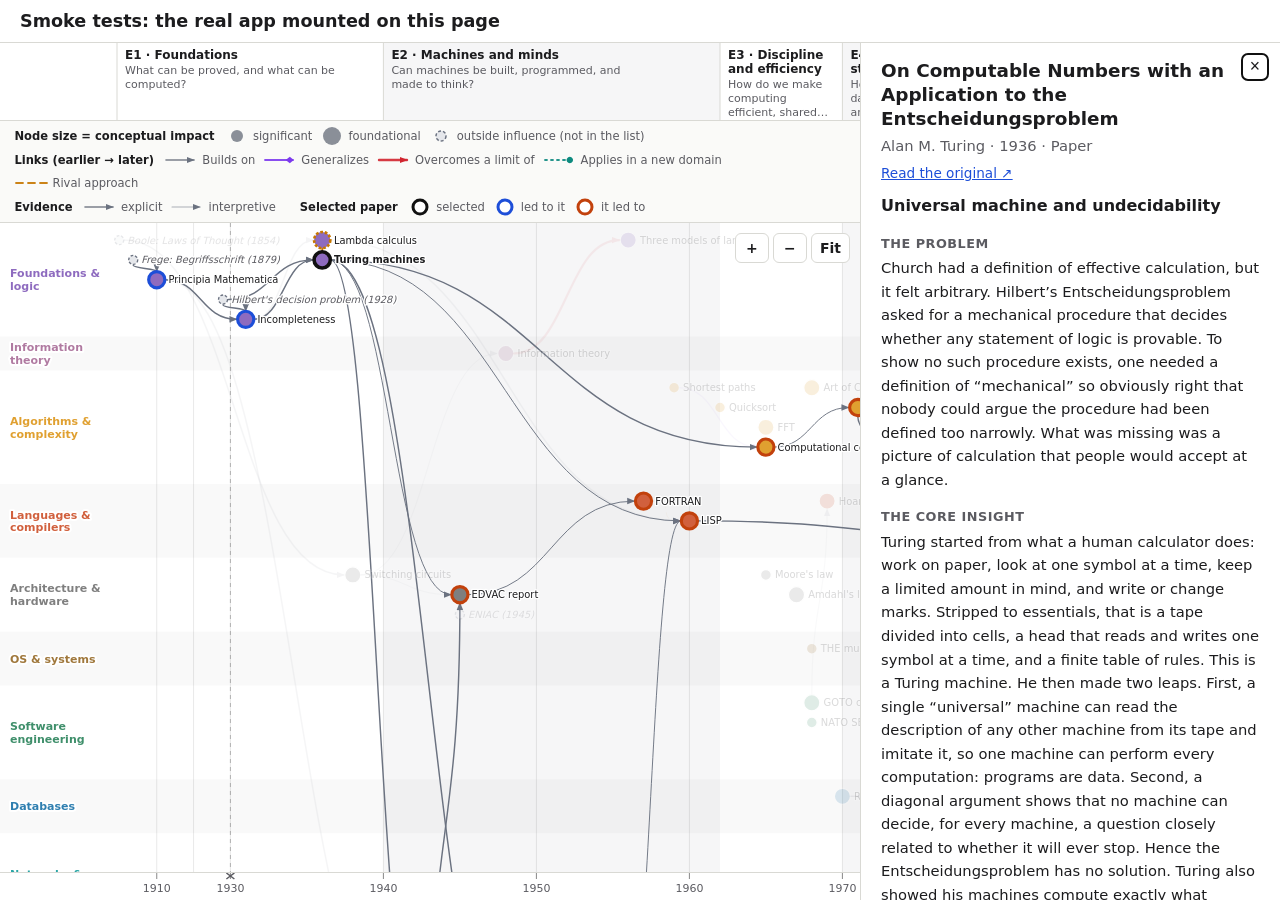
==== tests/smoke.html @ fb4350e0 "Add CS seminal papers explorer: milestones M0-M2, theme toggle Browser-only (HTML/CSS/JS/JSON/SVG, v" ====
<!doctype html>
<html lang="en">
<head>
  <meta charset="utf-8">
  <title>Smoke tests</title>
  <link rel="stylesheet" href="../css/styles.css">
  <!-- Results are written to #report (hidden) and to the title, so the page keeps the app's full-window layout. -->
</head>
<body>
  <header class="app-header"><h1>Smoke tests: the real app mounted on this page</h1></header>
  <div id="error" class="error" role="alert" hidden></div>
  <main class="app-main">
    <section id="canvas" class="canvas"></section>
    <aside id="panel" class="panel" hidden></aside>
  </main>
  <pre id="report" hidden></pre>

  <script src="../vendor/d3.min.js"></script>
  <script type="module">
import { start } from '../js/app.js';
import { createPanel } from '../js/panel.js';
import { buildIndex, ancestors, descendants, rivals } from '../js/traverse.js';

const canvasEl = document.getElementById('canvas');
const panelEl = document.getElementById('panel');
const errorEl = document.getElementById('error');
const d = document, w = window;

const results = [];
const sleep = (ms) => new Promise((r) => setTimeout(r, ms));
let app = null;

/** Fresh mount of the real app, as if the page had just loaded with this hash. */
async function mount(hash = '') {
  app?.destroy();
  panelEl.hidden = true; panelEl.textContent = '';
  history.replaceState(null, '', location.pathname + hash);
  app = await start({ canvasEl, panelEl, errorEl, animate: false }); // deterministic: headless browsers deliver animation frames erratically
  await sleep(800); // let any focus transition finish
  return app;
}
async function check(name, fn) {
  try { await fn(); results.push({ name, ok: true }); }
  catch (e) { results.push({ name, ok: false, msg: e.message }); }
}
const assert = (c, m) => { if (!c) throw new Error(m || 'assertion failed'); };
const ids = (cls) => [...d.querySelectorAll(`.node.${cls}`)].map((n) => n.dataset.id).sort();
const worldT = () => d.querySelector('.world').getAttribute('transform');
const scaleOf = () => Number(/scale\(([\d.eE+-]+)\)/.exec(worldT())[1]);
const transOf = () => /translate\(([\d.eE+-]+),\s*([\d.eE+-]+)\)/.exec(worldT()).slice(1).map(Number);
const click = (el) => el.dispatchEvent(new MouseEvent('click', { bubbles: true, cancelable: true, view: w }));
const node = (id) => d.querySelector(`.node[data-id="${id}"]`);
const btn = (t) => [...d.querySelectorAll('.zoom-controls button')].find((b) => b.textContent === t);
const wheel = (dy, n = 1) => { for (let i = 0; i < n; i++) d.querySelector('.main-svg').dispatchEvent(new WheelEvent('wheel', { deltaY: dy, clientX: 500, clientY: 400, bubbles: true, cancelable: true })); };
const esc = () => d.dispatchEvent(new KeyboardEvent('keydown', { key: 'Escape', bubbles: true }));

await mount();

/** Expected lineage for a node, computed from the loaded edges (so tests survive data changes). */
const expected = (id) => {
  const ix = buildIndex(app.data.edges);
  return {
    anc: [...ancestors(ix, id)].sort().join(), desc: [...descendants(ix, id)].sort().join(),
    rival: [...rivals(app.data.edges, id)].sort().join(),
  };
};

await check('initial: one node per paper and ghost, one path per edge, nothing selected, no error', async () => {
  assert(app, 'app failed to start');
  const want = app.data.papers.length + app.data.ghosts.length;
  assert(d.querySelectorAll('.node').length === want, `nodes=${d.querySelectorAll('.node').length} want ${want}`);
  assert(d.querySelectorAll('.node.ghost').length === app.data.ghosts.length && app.data.ghosts.length >= 5, 'ghost nodes');
  assert(d.querySelectorAll('.edge').length === app.data.edges.length, `edges=${d.querySelectorAll('.edge').length}`);
  assert(!d.querySelector('.main-svg').classList.contains('has-sel'));
  assert(panelEl.hidden && errorEl.hidden);
});

await check('initial: era bands in header, 12 lane labels, 4 legend groups', async () => {
  assert(d.querySelectorAll('.era-header .era-band').length >= 6, 'era bands');
  assert(d.querySelectorAll('.lane-label').length === 12, 'lane labels');
  assert(d.querySelectorAll('.legend-group').length === 4, 'legend groups');
});

await check('initial fit: whole world inside the view, scale sensible', async () => {
  const [tx, ty] = transOf();
  assert(tx >= 0 && ty >= 0 && scaleOf() > 0.3 && scaleOf() < 1.2, `${worldT()}`);
});

await check('click node: selects, highlights ancestry/descendants/rival, opens panel, writes hash', async () => {
  click(node('CS004'));
  await sleep(600);
  const ex = expected('CS004');
  assert(ids('sel').join() === 'CS004', 'sel ' + ids('sel'));
  assert(ids('anc').join() === ex.anc && ex.anc.includes('CS001') && ex.anc.includes('G002'), `anc ${ids('anc')} want ${ex.anc}`);
  assert(ids('desc').join() === ex.desc && ex.desc.includes('CS007') && ex.desc.includes('CS014'), `desc ${ids('desc')} want ${ex.desc}`);
  assert(ids('rival').join() === ex.rival && ex.rival === 'CS003', `rival ${ids('rival')} want ${ex.rival}`);
  assert(d.querySelector('.main-svg').classList.contains('has-sel'));
  assert(!panelEl.hidden && panelEl.querySelector('h2').textContent.includes('Computable Numbers'));
  assert(location.hash === '#CS004', 'hash ' + location.hash);
});

await check('related edges are marked "on"; unrelated are not', async () => {
  const on = d.querySelectorAll('.edge.on').length;
  assert(on >= 5 && on < app.data.edges.length, `on edges=${on} of ${app.data.edges.length}`);
});

await check('panel: source link is http(s), new tab, noopener', async () => {
  const a = panelEl.querySelector('a');
  assert(a && /^https?:\/\//.test(a.href) && a.rel.includes('noopener') && a.target === '_blank');
});

await check('selecting another node switches the highlight', async () => {
  click(node('CS075'));
  await sleep(500);
  const ex = expected('CS075');
  assert(ids('sel').join() === 'CS075' && ids('desc').join() === ex.desc && ex.desc.includes('CS077'), `desc ${ids('desc')} want ${ex.desc}`);
  assert(ids('anc').join() === ex.anc && location.hash === '#CS075');
});

await check('Escape clears selection, hides panel, clears hash', async () => {
  esc(); await sleep(300);
  assert(!d.querySelector('.main-svg').classList.contains('has-sel') && panelEl.hidden && location.hash === '', 'hash ' + location.hash);
});

await check('clicking blank canvas clears selection', async () => {
  click(node('CS001')); await sleep(300);
  assert(ids('sel').length === 1);
  click(d.querySelector('.main-svg rect.bg')); await sleep(200);
  assert(ids('sel').length === 0 && panelEl.hidden);
});

await check('panel close button clears selection', async () => {
  click(node('CS027')); await sleep(300);
  click(panelEl.querySelector('.panel-close')); await sleep(200);
  assert(ids('sel').length === 0 && panelEl.hidden);
});

await check('keyboard: Enter on a focused node selects it; nodes are focusable', async () => {
  const n = node('CS013');
  assert(n.getAttribute('tabindex') === '0' && n.getAttribute('role') === 'button');
  n.dispatchEvent(new KeyboardEvent('keydown', { key: 'Enter', bubbles: true }));
  await sleep(300);
  assert(ids('sel').join() === 'CS013');
  esc(); await sleep(200);
});

await check('wheel zoom in/out changes scale and respects limits', async () => {
  const k0 = scaleOf();
  wheel(-400); await sleep(150);
  const k1 = scaleOf();
  assert(k1 > k0, `zoom in ${k0} -> ${k1}`);
  wheel(600, 60); await sleep(150);
  const k2 = scaleOf();
  assert(k2 < k1 && k2 >= 0.1, `zoom-out clamp ${k2}`);
  wheel(-600, 100); await sleep(150);
  assert(scaleOf() <= 3.0001, `max clamp ${scaleOf()}`);
});

await check('zoomed far out hides labels (svg.zoomed-out)', async () => {
  wheel(600, 100); await sleep(150);
  assert(d.querySelector('.main-svg').classList.contains('zoomed-out') || scaleOf() >= 0.5, 'labels should hide below k=0.5');
});

await check('Fit button returns to the fitted view (animated)', async () => {
  wheel(-500, 5); await sleep(150);
  const kZoomed = scaleOf();
  click(btn('Fit')); await sleep(900);
  const [tx, ty] = transOf();
  assert(scaleOf() < kZoomed && tx === 0 && ty >= 0, `after fit ${worldT()} (was k=${kZoomed})`);
  assert(!d.querySelector('.main-svg').classList.contains('zoomed-out'), 'labels visible at fit');
});

await check('zoom + button increases scale; − decreases it', async () => {
  const k0 = scaleOf();
  click(btn('+')); await sleep(700);
  const k1 = scaleOf();
  assert(k1 > k0, `+ ${k0} -> ${k1}`);
  click(btn('−')); await sleep(700);
  assert(scaleOf() < k1, `− ${k1} -> ${scaleOf()}`);
});

await check('drag pans the view when zoomed in, never past the world edge', async () => {
  click(btn('Fit')); await sleep(900);
  wheel(-500, 6); await sleep(200);
  const svg = d.querySelector('.main-svg');
  const [x0] = transOf();
  const ev = (type, x, y, target) => target.dispatchEvent(new MouseEvent(type, { clientX: x, clientY: y, buttons: 1, bubbles: true, cancelable: true, view: w }));
  ev('mousedown', 400, 400, svg); ev('mousemove', 300, 400, w); ev('mousemove', 200, 400, w); ev('mouseup', 200, 400, w);
  await sleep(200);
  const [x1] = transOf();
  assert(x1 < x0, `pan ${x0} -> ${x1}`);
  ev('mousedown', 400, 400, svg); ev('mousemove', 9000, 400, w); ev('mouseup', 9000, 400, w);
  await sleep(200);
  assert(transOf()[0] <= 0, 'must not pan right past the world start');
});

/* ---------- the explanation panel (M2) ---------- */
await mount();
const SECTIONS = ['The problem', 'The core insight', 'An analogy', 'What it unlocked', 'What it left open'];
const h3s = () => [...panelEl.querySelectorAll('h3')].map((x) => x.textContent);
const select = async (id) => { click(node(id)); await sleep(250); };

await check('authored paper: all five sections, diagram with alt text, one-line summary, source link', async () => {
  await select('CS004');
  for (const s of SECTIONS) assert(h3s().includes(s), `missing section "${s}" in ${h3s()}`);
  const img = panelEl.querySelector('img.diagram');
  assert(img && img.alt.length > 20 && img.src.endsWith('diagrams/CS004.svg'), 'diagram + alt');
  assert(panelEl.querySelector('.one-line').textContent.length > 5);
  assert(panelEl.querySelector('.source a'));
  assert(!panelEl.querySelector('.placeholder-note'), 'authored paper must not show the placeholder note');
});

await check('link lists: drew-on / led-to / rival groups match the edges, each with reason and evidence badge', async () => {
  const E = app.data.edges;
  const nonRival = (e) => e.type !== 'rival';
  const want = {
    'What this paper drew on': E.filter((e) => e.to === 'CS004' && nonRival(e)).length,
    'What it led to': E.filter((e) => e.from === 'CS004' && nonRival(e)).length,
    'Rival approaches': E.filter((e) => e.type === 'rival' && (e.from === 'CS004' || e.to === 'CS004')).length,
  };
  for (const [title, n] of Object.entries(want)) {
    const sec = [...panelEl.querySelectorAll('section.links')].find((s) => s.querySelector('h3').textContent === title);
    assert(sec, `no "${title}" group`);
    assert(sec.querySelectorAll('li.link-item').length === n, `${title}: ${sec.querySelectorAll('li.link-item').length} items, want ${n}`);
  }
  for (const li of panelEl.querySelectorAll('li.link-item')) {
    assert(li.querySelector('.link-why').textContent.length > 20, 'reason text');
    assert(/^(explicit|interpretive)$/.test(li.querySelector('.badge').textContent), 'evidence badge');
  }
});

await check('ghost entries in the link list are described but not clickable', async () => {
  const ghostItem = panelEl.querySelector('li.link-item.ghost');
  assert(ghostItem, 'CS004 should list the Hilbert ghost');
  assert(!ghostItem.querySelector('button') && ghostItem.querySelector('.link-blurb').textContent.length > 20);
  assert(ghostItem.textContent.includes('outside the list'));
});

await check('clicking a linked paper selects it, opens its panel and updates the hash', async () => {
  const before = location.hash;
  click(panelEl.querySelector('button[data-goto="CS002"]'));
  await sleep(300);
  assert(ids('sel').join() === 'CS002', 'sel ' + ids('sel'));
  assert(panelEl.querySelector('h2').textContent.includes('Undecidable') && location.hash === '#CS002' && before === '#CS004');
});

await check('a paper with no explanation yet shows the provisional note and no diagram', async () => {
  await select('CS027');
  assert(panelEl.querySelector('.placeholder-note') && !panelEl.querySelector('img.diagram'));
  assert(h3s().includes('Central idea'));
});

await check('every authored paper renders all sections, a diagram, and at least one link', async () => {
  for (const id of Object.keys(app.data.explanations)) {
    await select(id);
    assert(panelEl.querySelector('h2').textContent.length > 3, `${id}: title`);
    for (const s of SECTIONS) assert(h3s().includes(s), `${id}: missing "${s}"`);
    assert(panelEl.querySelector('img.diagram'), `${id}: diagram`);
    assert(panelEl.querySelectorAll('li.link-item').length >= 1, `${id}: links`);
  }
});

await check('no panel, for any of the 79 papers, contains stray text such as "null" or "undefined"', async () => {
  // Regression: empty optional parts (e.g. no rival links) used to print the literal text "null".
  const bad = [];
  for (const p of app.data.papers) {
    click(node(p.id));
    await sleep(15);
    const loose = [...panelEl.childNodes].filter((n) => n.nodeType !== 1);
    if (loose.length) bad.push(`${p.id}: loose text node ${JSON.stringify(loose[0].textContent)}`);
    const m = panelEl.textContent.match(/\b(null|undefined|NaN)\b/);
    if (m) bad.push(`${p.id}: contains "${m[0]}"`);
  }
  assert(bad.length === 0, `${bad.length} problem(s): ${bad.slice(0, 4).join(' | ')}`);
});

await check('every authored diagram actually loads in the browser (no broken images)', async () => {
  for (const id of Object.keys(app.data.explanations)) {
    await select(id);
    const img = panelEl.querySelector('img.diagram');
    await new Promise((r) => { if (img.complete) r(); else { img.onload = r; img.onerror = r; } });
    assert(img.complete && img.naturalWidth > 0, `${id}: ${img.src} did not load`);
  }
});

await check('ghost nodes: not selectable, no focus stop, tooltip explains them', async () => {
  esc(); await sleep(200);
  const g = node('G001');
  click(g); await sleep(200);
  assert(ids('sel').length === 0 && panelEl.hidden, 'ghost must not be selectable');
  assert(!g.hasAttribute('tabindex') && !g.hasAttribute('role'), 'ghost is not a focus stop or button');
  assert(g.querySelector('title').textContent.includes('Boole') && g.querySelector('title').textContent.includes('outside the list'));
});

await check('ghost ancestors light up when a paper is selected', async () => {
  await select('CS004');
  assert(node('G002').classList.contains('anc') && node('G003').classList.contains('anc'), 'G002/G003 should be ancestors');
  assert(!node('G004').classList.contains('anc') && node('G004').classList.contains('ghost'));
  esc(); await sleep(200);
});

await check('panel safety: hostile text is not interpreted as HTML; non-http source links are not rendered', async () => {
  const host = d.createElement('aside'); d.body.appendChild(host);
  const p = createPanel(host, {});
  const evil = '<img src=x onerror="window.__pwned=1"><script>window.__pwned=2<\/script>';
  p.show({
    paper: { id: 'X', title: evil, authors: evil, year: 1, work_type: evil, primary_field: evil, conceptual_impact_1_3: 1,
      practice_impact_1_3: 1, inclusion_tier: 't', source_url: 'javascript:window.__pwned=3', tags: [evil], curatorial_note: evil },
    explanation: { problem: evil, insight: evil, analogy: evil, unlocked: evil, left_open: evil, diagram: '', diagram_alt: evil },
    groups: { drewOn: [{ edge: { type: 'builds_on', evidence: 'explicit', why: evil }, other: { id: 'Y', title: evil, year: 2, ghost: false } }], ledTo: [], rivals: [] },
  });
  await sleep(300);
  assert(!host.querySelector('img') && !host.querySelector('script'), 'markup must stay text');
  assert(!host.querySelector('a'), 'javascript: link must not be rendered');
  assert(!w.__pwned, 'injected code ran: ' + w.__pwned);
  assert(host.textContent.includes('<img src=x'), 'text should be shown literally');
  host.remove();
});

await check('a missing diagram falls back to a message instead of a broken image', async () => {
  const host = d.createElement('aside'); d.body.appendChild(host);
  const p = createPanel(host, {});
  p.show({ paper: { id: 'X', title: 't', authors: 'a', year: 1, work_type: 'w', primary_field: 'f', conceptual_impact_1_3: 1, practice_impact_1_3: 1, inclusion_tier: 't' },
    explanation: { problem: 'p', insight: 'i', analogy: 'a', unlocked: 'u', left_open: 'l', diagram: 'diagrams/does-not-exist.svg', diagram_alt: 'x' },
    groups: { drewOn: [], ledTo: [], rivals: [] } });
  await sleep(600);
  assert(host.querySelector('.diagram-missing') && !host.querySelector('img.diagram'), 'fallback not shown');
  host.remove();
});

await mount('#CS048');
await check('deep link #CS048 selects Backpropagation, opens panel, shows lineage', async () => {
  assert(ids('sel').join() === 'CS048', 'sel ' + ids('sel'));
  assert(panelEl.querySelector('h2').textContent.includes('Back-Propagating'));
  const ex = expected('CS048');
  assert(ids('anc').join() === ex.anc && ids('desc').join() === ex.desc && ex.desc.includes('CS068'), `anc=${ids('anc')} desc=${ids('desc')}`);
});

await mount('#CS079');
await check('far-right deep link #CS079: node is brought fully into the narrowed stage', async () => {
  const n = node('CS079').getBoundingClientRect();
  const s = d.querySelector('.stage').getBoundingClientRect();
  assert(n.left >= s.left && n.right <= s.right && n.top >= s.top && n.bottom <= s.bottom,
    `node ${Math.round(n.left)}-${Math.round(n.right)} x ${Math.round(n.top)}-${Math.round(n.bottom)} vs stage ${Math.round(s.left)}-${Math.round(s.right)} x ${Math.round(s.top)}-${Math.round(s.bottom)}`);
});

await check('closing the panel widens the stage and keeps the view inside the world', async () => {
  click(panelEl.querySelector('.panel-close')); await sleep(600);
  const [tx, ty] = transOf();
  const k = scaleOf();
  const s = d.querySelector('.stage').getBoundingClientRect();
  assert(tx <= 0 || k * 1 > 0, 'sane');
  const worldW = d.querySelector('.world .bg').getBBox().width * k;
  assert(tx + worldW >= s.width - 1 || worldW <= s.width, `blank space on right: tx=${tx} worldW=${worldW} stage=${s.width}`);
});

await mount('#nope');
await check('invalid deep link is ignored: nothing selected, no error', async () => {
  assert(ids('sel').length === 0 && panelEl.hidden && errorEl.hidden);
});

await mount('#%E0%A4%A');
await check('malformed percent-encoding in the hash does not crash', async () => {
  assert(app && ids('sel').length === 0 && errorEl.hidden);
});

/* ---------- data error handling (uses the real loader against a missing/garbled file) ---------- */
await check('destroy() removes listeners: Escape no longer reaches a destroyed app', async () => {
  const a = await mount('#CS004');
  assert(ids('sel').length === 1);
  a.destroy();
  const before = ids('sel').join();
  esc(); await sleep(200);
  assert(ids('sel').join() === before, 'destroyed graph still reacted to Escape');
});

/* ---------- the real index.html: theme toggle (loaded in an iframe; no animations involved) ---------- */
{
  const loadIndex = async () => {
    const f = d.createElement('iframe');
    f.style.cssText = 'position:fixed;left:-3000px;top:0;width:1300px;height:800px';
    d.body.appendChild(f);
    await new Promise((r) => { f.onload = r; f.src = '../index.html'; });
    await sleep(700);
    return f;
  };
  const saved = (() => { try { return localStorage.getItem('cs-theme'); } catch { return null; } })();
  const reset = () => { try { saved === null ? localStorage.removeItem('cs-theme') : localStorage.setItem('cs-theme', saved); } catch { /* ignore */ } };
  const surfaceOf = (f) => getComputedStyle(f.contentDocument.querySelector('.canvas')).backgroundColor;
  const strokeOf = (f, sel) => getComputedStyle(f.contentDocument.querySelector(sel)).stroke;

  await check('index.html: theme toggle exists, flips light/dark, and the dark palette is really applied', async () => {
    localStorage.removeItem('cs-theme');
    const f = await loadIndex();
    try {
      const doc = f.contentDocument, btn = doc.getElementById('theme-toggle');
      assert(btn && btn.getAttribute('aria-label')?.startsWith('Switch to '), 'toggle button');
      const start = doc.documentElement.dataset.theme;
      assert(start === 'light' || start === 'dark', 'a theme is set on load: ' + start);
      if (start === 'dark') btn.click(); // normalise to light
      await sleep(100);
      assert(doc.documentElement.dataset.theme === 'light' && surfaceOf(f) === 'rgb(255, 255, 255)', 'light surface ' + surfaceOf(f));
      const lightBuilds = strokeOf(f, '.edge-builds_on');
      btn.click(); await sleep(100);
      assert(doc.documentElement.dataset.theme === 'dark', 'now dark');
      assert(surfaceOf(f) === 'rgb(30, 32, 36)', 'dark surface ' + surfaceOf(f));
      assert(getComputedStyle(doc.body).backgroundColor === 'rgb(22, 23, 26)', 'dark page background');
      assert(strokeOf(f, '.edge-builds_on') !== lightBuilds, 'edge colours change with the theme');
      assert(strokeOf(f, '.sw-builds_on') === strokeOf(f, '.edge-builds_on'), 'legend swatch matches the graph edge colour');
      assert(localStorage.getItem('cs-theme') === 'dark', 'choice saved');
      assert(doc.getElementById('error').hidden, 'no error banner');
    } finally { f.remove(); }
  });

  await check('index.html: the saved theme is applied on reload, before the app finishes loading', async () => {
    localStorage.setItem('cs-theme', 'dark');
    const f = await loadIndex();
    try {
      assert(f.contentDocument.documentElement.dataset.theme === 'dark', 'dark restored');
      assert(f.contentDocument.getElementById('theme-toggle').getAttribute('aria-label') === 'Switch to light theme');
      f.contentDocument.getElementById('theme-toggle').click();
      await sleep(100);
      assert(localStorage.getItem('cs-theme') === 'light' && f.contentDocument.documentElement.dataset.theme === 'light');
    } finally { f.remove(); }
  });

  await check('index.html: a junk saved value is ignored, not applied', async () => {
    localStorage.setItem('cs-theme', '"><script>alert(1)<\/script>'); // escaped so it does not end this HTML script block
    const f = await loadIndex();
    try {
      const t = f.contentDocument.documentElement.dataset.theme;
      assert(t === 'light' || t === 'dark', 'fell back to a valid theme: ' + t);
    } finally { f.remove(); }
  });
  reset();
}

const failed = results.filter((r) => !r.ok);
const esc2 = (s) => String(s).replace(/</g, '&lt;');
const report = d.getElementById('report');
report.innerHTML =
  `<b id="summary">${results.length - failed.length}/${results.length} passed${failed.length ? ' - ' + failed.length + ' FAILED' : ''}</b>\n` +
  results.map((r) => `<li class="${r.ok ? 'pass' : 'fail'}">${r.ok ? 'PASS' : 'FAIL'}: ${esc2(r.name)}${r.ok ? '' : ' - ' + esc2(r.msg)}</li>`).join('\n');
d.title = failed.length ? 'FAILED' : 'ALL PASSED';
  </script>
</body>
</html>
---- css/styles.css ----
/*
 * Theme tokens. Light is the default; the dark set applies when <html data-theme="dark">.
 * js/theme.js (and a tiny inline script in index.html, to avoid a flash) sets data-theme from
 * the saved choice, else the operating system's preference. Provisional palette: to be
 * confirmed at the M1 review.
 */
:root {
  color-scheme: light;
  --bg: #fafaf8;
  --surface: #ffffff;
  --text: #1c1c1e;
  --text-soft: #34343a;
  --muted: #5b5b61;
  --border: #d9d9d4;
  --hover: #f0f0ec;
  --hover-link: #f2f4fb;
  --band-a: rgba(60, 60, 80, 0.045);
  --band-b: rgba(60, 60, 80, 0);
  --stripe-a: rgba(0, 0, 0, 0.025);
  --grid: rgba(0, 0, 0, 0.09);
  --grid-break: rgba(0, 0, 0, 0.25);
  --tick: #888;
  --danger-bg: #fdecea;
  --danger-text: #8a1c14;

  /* selection highlight */
  --sel: #111111;
  --anc: #1d4ed8;
  --desc: #c2410c;
  --rival: #c77700;
  --node-stroke: #ffffff;

  /* ghost (outside-influence) nodes */
  --ghost-fill: #e5e7eb;
  --ghost-stroke: #6b7280;

  /* evidence badges */
  --ok-bg: #eaf4ec;      --ok-border: #9cc5a4;   --ok-text: #1d5a2b;
  --warn-bg: #fbf3e2;    --warn-border: #dcc189; --warn-text: #7a5410;

  /* link (edge) colours; the legend and the graph both use these */
  --e-builds: #6b7280;
  --e-generalizes: #7c3aed;
  --e-overcomes: #d1242f;
  --e-new-domain: #0d8a7f;
  --e-rival: #c77700;

  --panel-width: 420px;
  --font: system-ui, -apple-system, "Segoe UI", Roboto, sans-serif;
}

:root[data-theme="dark"] {
  color-scheme: dark;
  --bg: #16171a;
  --surface: #1e2024;
  --text: #e8e8ea;
  --text-soft: #c9c9cf;
  --muted: #a3a3ac;
  --border: #3a3c43;
  --hover: #2a2d34;
  --hover-link: #262b3a;
  --band-a: rgba(255, 255, 255, 0.05);
  --band-b: rgba(255, 255, 255, 0);
  --stripe-a: rgba(255, 255, 255, 0.03);
  --grid: rgba(255, 255, 255, 0.10);
  --grid-break: rgba(255, 255, 255, 0.30);
  --tick: #8b8b94;
  --danger-bg: #3a1d1b;
  --danger-text: #ffb4ab;

  --sel: #f5f5f5;
  --anc: #7aa2ff;
  --desc: #ff9a63;
  --rival: #f0b034;
  --node-stroke: #1e2024;

  --ghost-fill: #3a3d44;
  --ghost-stroke: #9ca3af;

  --ok-bg: #1d3324;      --ok-border: #3f7a52;   --ok-text: #8fd6a3;
  --warn-bg: #3a2f17;    --warn-border: #8a6d2b; --warn-text: #e6c36e;

  --e-builds: #9aa3b2;
  --e-generalizes: #a78bfa;
  --e-overcomes: #ff6b6b;
  --e-new-domain: #2dd4bf;
  --e-rival: #f0b034;
}

* { box-sizing: border-box; }
html, body { height: 100%; }

body {
  margin: 0;
  background: var(--bg);
  color: var(--text);
  font-family: var(--font);
  font-size: 1rem;
  line-height: 1.5;
  display: flex;
  flex-direction: column;
}

.app-header {
  display: flex; align-items: center; justify-content: space-between; gap: 1rem;
  padding: 0.5rem 1.25rem;
  border-bottom: 1px solid var(--border);
  background: var(--surface);
}
.app-header h1 { margin: 0; font-size: 1.1rem; }
.howto { margin: 0; color: var(--muted); font-size: 0.8rem; }

/* ---------- theme toggle ---------- */
.theme-toggle {
  flex: none;
  display: inline-flex; align-items: center; gap: 0.4rem;
  height: 32px; padding: 0 0.7rem;
  font: 600 0.8rem var(--font);
  color: var(--text); background: var(--surface);
  border: 1px solid var(--border); border-radius: 999px; cursor: pointer;
}
.theme-toggle:hover { background: var(--hover); }
.theme-toggle:focus-visible { outline: 2px solid var(--anc); outline-offset: 2px; }
.theme-toggle .theme-icon { font-size: 1rem; line-height: 1; }

.error {
  margin: 0;
  padding: 0.75rem 1.25rem;
  background: var(--danger-bg);
  color: var(--danger-text);
  border-bottom: 1px solid var(--danger-text);
  font-weight: 600;
}
.error[hidden] { display: none; }

.app-main { flex: 1; min-height: 0; display: flex; }

/* ---------- canvas column ---------- */
.canvas {
  flex: 1;
  min-width: 0;
  display: flex;
  flex-direction: column;
  background: var(--surface);
}
.era-header { flex: none; display: block; width: 100%; border-bottom: 1px solid var(--border); }
.stage { flex: 1; min-height: 0; position: relative; overflow: hidden; }
.main-svg { display: block; position: absolute; inset: 0; cursor: grab; user-select: none; }
.main-svg:active { cursor: grabbing; }
.axis { flex: none; display: block; width: 100%; border-top: 1px solid var(--border); }

.era-band.odd { fill: var(--band-a); }
.era-band.even { fill: var(--band-b); }
.lane-stripe.odd { fill: var(--stripe-a); }
.lane-stripe.even { fill: transparent; }
.gridline { stroke: var(--grid); stroke-width: 1; vector-effect: non-scaling-stroke; }
.gridline.break { stroke-dasharray: 4 4; stroke: var(--grid-break); }

.era-title { font: 600 12px var(--font); fill: var(--text); }
.era-q { font: 11px var(--font); fill: var(--muted); }
.era-divider { stroke: var(--border); }
.tick { stroke: var(--tick); }
.tick-label { font: 11px var(--font); fill: var(--muted); }
.axis-break { stroke: var(--muted); fill: none; stroke-width: 1.5; }

.lane-label {
  font: 600 11px var(--font);
  paint-order: stroke;
  stroke: var(--surface);
  stroke-width: 4px;
  stroke-linejoin: round;
  pointer-events: none;
}
/* Lane colours are tuned for a light background; lift them a little on dark. */
:root[data-theme="dark"] .lane-label { filter: brightness(1.55) saturate(0.95); }

/* ---------- nodes and edges ---------- */
.node { cursor: pointer; outline: none; }
.node circle { stroke: var(--node-stroke); stroke-width: 1.5; transition: opacity 0.15s; }
.node .label {
  font: 11px var(--font);
  fill: var(--text);
  paint-order: stroke;
  stroke: var(--surface);
  stroke-width: 3px;
  stroke-linejoin: round;
  pointer-events: none;
}
.node:hover circle { stroke: var(--sel); }
.node:focus-visible circle { stroke: var(--sel); stroke-width: 3; stroke-dasharray: 3 2; }
.main-svg.zoomed-out .node .label { display: none; }

.node.sel circle { stroke: var(--sel); stroke-width: 4; }
.node.anc circle { stroke: var(--anc); stroke-width: 3.5; }
.node.desc circle { stroke: var(--desc); stroke-width: 3.5; }
.node.rival circle { stroke: var(--rival); stroke-width: 3; stroke-dasharray: 3 2; }
.node.sel .label { font-weight: 700; }

.edge { transition: opacity 0.15s; pointer-events: none; }
.has-sel .node:not(.on) { opacity: 0.16; }
.has-sel .edge:not(.on) { opacity: 0.07; }
.has-sel .edge.on { stroke-opacity: 1; }

/* Edge and arrowhead colours come from the theme (these override the SVG attributes in graph.js/legend.js). */
.edge-builds_on, .sw-builds_on { stroke: var(--e-builds); }
.edge-generalizes, .sw-generalizes { stroke: var(--e-generalizes); }
.edge-overcomes_limit, .sw-overcomes_limit { stroke: var(--e-overcomes); }
.edge-new_domain, .sw-new_domain { stroke: var(--e-new-domain); }
.edge-rival, .sw-rival { stroke: var(--e-rival); }
.mk-builds_on { fill: var(--e-builds); }
.mk-generalizes { fill: var(--e-generalizes); }
.mk-overcomes_limit { fill: var(--e-overcomes); }
.mk-new_domain { fill: var(--e-new-domain); }
.mk-rival { fill: var(--e-rival); }

/* ---------- zoom controls ---------- */
.zoom-controls { position: absolute; right: 10px; top: 10px; display: flex; gap: 4px; }
.zoom-controls button {
  min-width: 34px; height: 30px; padding: 0 8px;
  font: 600 14px var(--font);
  background: var(--surface); color: var(--text);
  border: 1px solid var(--border); border-radius: 6px; cursor: pointer;
}
.zoom-controls button:hover { background: var(--hover); }

/* ---------- legend strip ---------- */
.legend-slot {
  flex: none;
  display: flex; flex-wrap: wrap; gap: 0.25rem 1.5rem;
  padding: 0.3rem 0.9rem;
  border-bottom: 1px solid var(--border);
  font-size: 0.72rem; color: var(--muted);
  background: var(--bg);
}
.legend-group { display: flex; align-items: center; gap: 0.2rem 0.5rem; flex-wrap: wrap; }
.legend-group strong { color: var(--text); font-weight: 600; margin-right: 0.15rem; }
.legend-item { display: inline-flex; align-items: center; gap: 2px; white-space: nowrap; }
.sw-ring-selected { stroke: var(--sel); }
.sw-ring-ancestor { stroke: var(--anc); }
.sw-ring-descendant { stroke: var(--desc); }
.sw-ghost { fill: var(--ghost-fill); stroke: var(--ghost-stroke); }
.sw-ring-selected, .sw-ring-ancestor, .sw-ring-descendant { fill: var(--surface); }

/* ---------- detail panel ---------- */
.panel {
  width: var(--panel-width);
  flex: none;
  overflow-y: auto;
  border-left: 1px solid var(--border);
  background: var(--surface);
  padding: 1rem 1.25rem 2rem;
  position: relative;
}
.panel[hidden] { display: none; }
.panel h2 { margin: 0 2rem 0.25rem 0; font-size: 1.15rem; line-height: 1.3; }
.panel h3 { margin: 1rem 0 0.2rem; font-size: 0.8rem; text-transform: uppercase; letter-spacing: 0.04em; color: var(--muted); }
.panel p { margin: 0.2rem 0; font-size: 0.92rem; }
.panel-meta { color: var(--muted); }
.chips { display: flex; flex-wrap: wrap; gap: 0.3rem; margin: 0.5rem 0; }
.chip { font-size: 0.72rem; padding: 0.1rem 0.5rem; border: 1px solid var(--border); border-radius: 999px; color: var(--muted); }
.placeholder-note { margin-top: 1rem; padding: 0.6rem 0.75rem; background: var(--bg); border: 1px dashed var(--border); border-radius: 6px; color: var(--muted); font-size: 0.8rem; }
.panel a { color: var(--anc); }
.panel-close {
  position: absolute; top: 0.6rem; right: 0.7rem;
  width: 28px; height: 28px; border: 1px solid var(--border); border-radius: 6px;
  background: var(--surface); color: var(--text); font-size: 1.1rem; line-height: 1; cursor: pointer;
}
.panel-close:hover { background: var(--hover); }

/* ---------- ghost nodes (outside influences) ---------- */
.node.ghost { cursor: help; }
.node.ghost circle { fill: var(--ghost-fill); stroke: var(--ghost-stroke); stroke-width: 1.5; stroke-dasharray: 3 2; }
.node.ghost .label { fill: var(--muted); font-style: italic; }
.node.ghost:hover circle { stroke: var(--sel); }

/* ---------- panel: explanation, figure, links ---------- */
.panel .source { margin: 0.35rem 0 0; font-size: 0.85rem; }
.panel .one-line { margin: 0.75rem 0 0; font-size: 1rem; font-weight: 600; line-height: 1.4; }
.panel-section p { line-height: 1.6; }
.panel-section.analogy { margin-top: 0.75rem; padding: 0.55rem 0.8rem; background: var(--bg); border-left: 3px solid var(--border); border-radius: 0 6px 6px 0; }
.panel-section.analogy h3 { margin-top: 0; }
.panel-section.analogy p { font-style: italic; color: var(--text-soft); }
.figure { margin: 1rem 0 0; }
/* Diagrams are drawn for a light background, so they stay on a white card in either theme. */
.diagram { display: block; width: 100%; height: auto; border: 1px solid var(--border); border-radius: 8px; background: #fff; }
.diagram-missing { color: var(--muted); font-style: italic; }

.link-list { list-style: none; margin: 0.25rem 0 0; padding: 0; display: flex; flex-direction: column; gap: 0.5rem; }
.link-item { border: 1px solid var(--border); border-radius: 8px; background: var(--surface); }
.link-body {
  display: flex; flex-direction: column; gap: 0.2rem; width: 100%; padding: 0.55rem 0.7rem;
  text-align: left; font: inherit; color: inherit; background: none; border: 0; border-radius: 8px;
}
button.link-body { cursor: pointer; }
button.link-body:hover, button.link-body:focus-visible { background: var(--hover-link); outline: 2px solid var(--anc); outline-offset: -2px; }
.link-item.ghost { background: var(--bg); border-style: dashed; }
.link-title { font-weight: 600; font-size: 0.9rem; }
.link-year { color: var(--muted); font-size: 0.8rem; font-weight: 400; }
.link-title + .link-year { margin-top: -0.2rem; }
.link-meta { display: flex; flex-wrap: wrap; align-items: center; gap: 0.4rem; margin-top: 0.1rem; }
.link-type { font-size: 0.75rem; padding-left: 0.45rem; border-left: 4px solid var(--muted); color: var(--text-soft); }
.link-type.t-builds_on { border-left-color: var(--e-builds); }
.link-type.t-generalizes { border-left-color: var(--e-generalizes); }
.link-type.t-overcomes_limit { border-left-color: var(--e-overcomes); }
.link-type.t-new_domain { border-left-color: var(--e-new-domain); }
.link-type.t-rival { border-left-color: var(--e-rival); }
.badge { font-size: 0.68rem; padding: 0.05rem 0.45rem; border-radius: 999px; border: 1px solid var(--border); text-transform: uppercase; letter-spacing: 0.03em; }
.badge.ev-explicit { background: var(--ok-bg); border-color: var(--ok-border); color: var(--ok-text); }
.badge.ev-interpretive { background: var(--warn-bg); border-color: var(--warn-border); color: var(--warn-text); }
.link-why { font-size: 0.85rem; line-height: 1.45; color: var(--text-soft); }
.link-blurb { margin: 0; padding: 0 0.7rem 0.6rem; font-size: 0.78rem; color: var(--muted); }
.metadata .curator { font-size: 0.8rem; color: var(--muted); }
.chip.tag { background: var(--bg); }
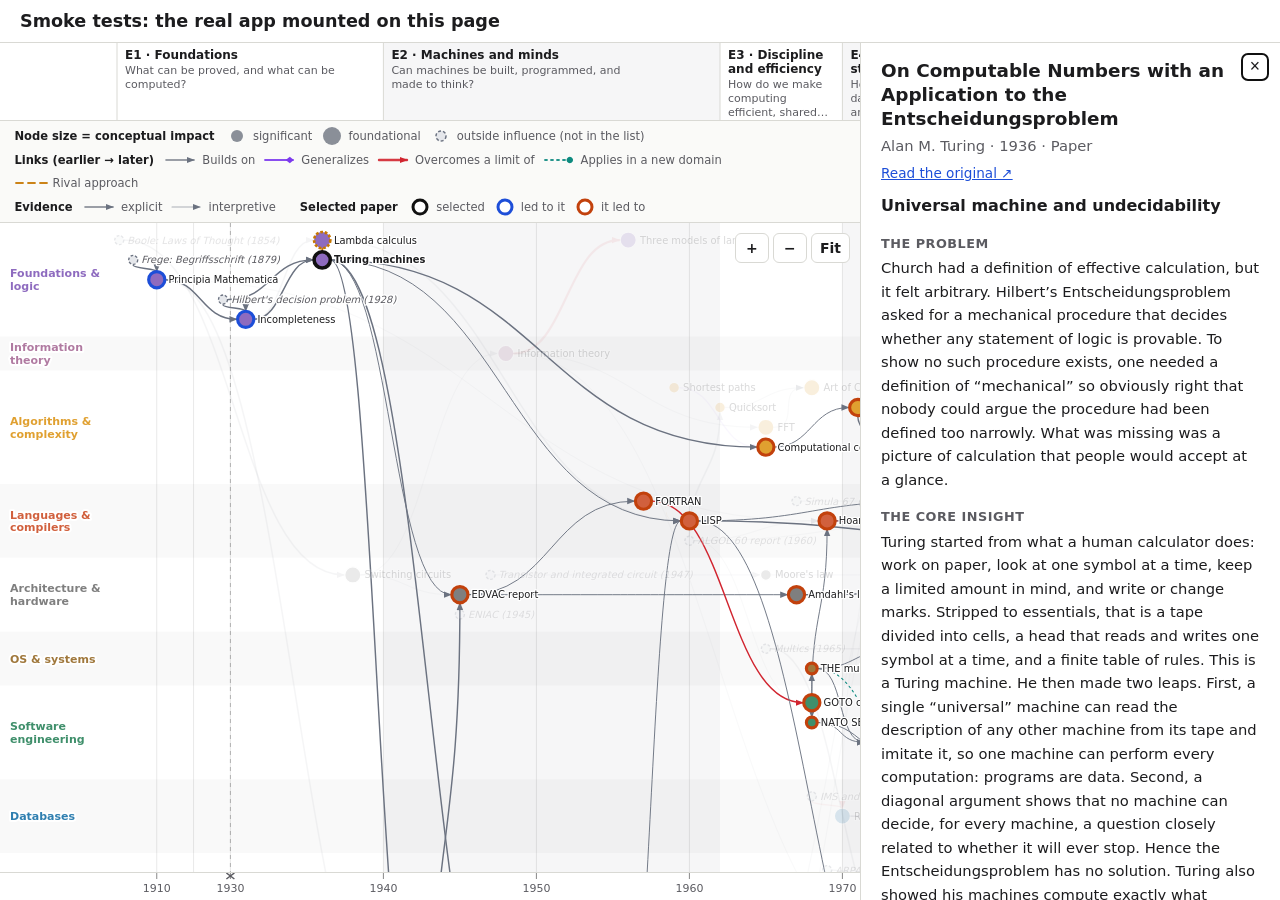
==== commit 0fbc2266: "Author M3a and M3b: 1962-1979 (CS015-CS043), 29 more papers Adds the next two eras in the approved t" ====
--- a/tests/smoke.html
+++ b/tests/smoke.html
@@ -191,7 +191,7 @@
   assert(x1 < x0, `pan ${x0} -> ${x1}`);
   ev('mousedown', 400, 400, svg); ev('mousemove', 9000, 400, w); ev('mouseup', 9000, 400, w);
   await sleep(200);
-  assert(transOf()[0] <= 0, 'must not pan right past the world start');
+  assert(transOf()[0] <= 0.5, `must not pan right past the world start (tx=${transOf()[0]})`); // d3's clamp can leave ~1e-13 of float noise
 });
 
 /* ---------- the explanation panel (M2) ---------- */
@@ -245,9 +245,15 @@
 });
 
 await check('a paper with no explanation yet shows the provisional note and no diagram', async () => {
-  await select('CS027');
-  assert(panelEl.querySelector('.placeholder-note') && !panelEl.querySelector('img.diagram'));
-  assert(h3s().includes('Central idea'));
+  // A synthetic model, so this keeps working however many real papers have been authored.
+  const host = d.createElement('aside'); d.body.appendChild(host);
+  const p = createPanel(host, {});
+  const paper = app.data.papers[0];
+  p.show({ paper, explanation: null, groups: { drewOn: [], ledTo: [], rivals: [] } });
+  assert(host.querySelector('.placeholder-note') && !host.querySelector('img.diagram'), 'provisional note, no diagram');
+  assert([...host.querySelectorAll('h3')].map((x) => x.textContent).includes('Central idea'));
+  assert([...host.childNodes].every((n) => n.nodeType === 1), 'no stray text nodes');
+  host.remove();
 });
 
 await check('every authored paper renders all sections, a diagram, and at least one link', async () => {
@@ -268,8 +274,15 @@
     await sleep(15);
     const loose = [...panelEl.childNodes].filter((n) => n.nodeType !== 1);
     if (loose.length) bad.push(`${p.id}: loose text node ${JSON.stringify(loose[0].textContent)}`);
-    const m = panelEl.textContent.match(/\b(null|undefined|NaN)\b/);
-    if (m) bad.push(`${p.id}: contains "${m[0]}"`);
+    // A bug shows up as a text node or element that is *only* the word, or as an object/template leak.
+    // (The word "undefined" can appear legitimately in prose, e.g. about C's undefined behaviour.)
+    const walker = d.createTreeWalker(panelEl, NodeFilter.SHOW_TEXT);
+    for (let t = walker.nextNode(); t; t = walker.nextNode()) {
+      const v = t.textContent.trim();
+      if (/^(null|undefined|NaN)$/.test(v)) bad.push(`${p.id}: stray text "${v}"`);
+    }
+    const leak = panelEl.textContent.match(/\[object \w+\]|\$\{|undefined undefined|null null/);
+    if (leak) bad.push(`${p.id}: leaked "${leak[0]}"`);
   }
   assert(bad.length === 0, `${bad.length} problem(s): ${bad.slice(0, 4).join(' | ')}`);
 });
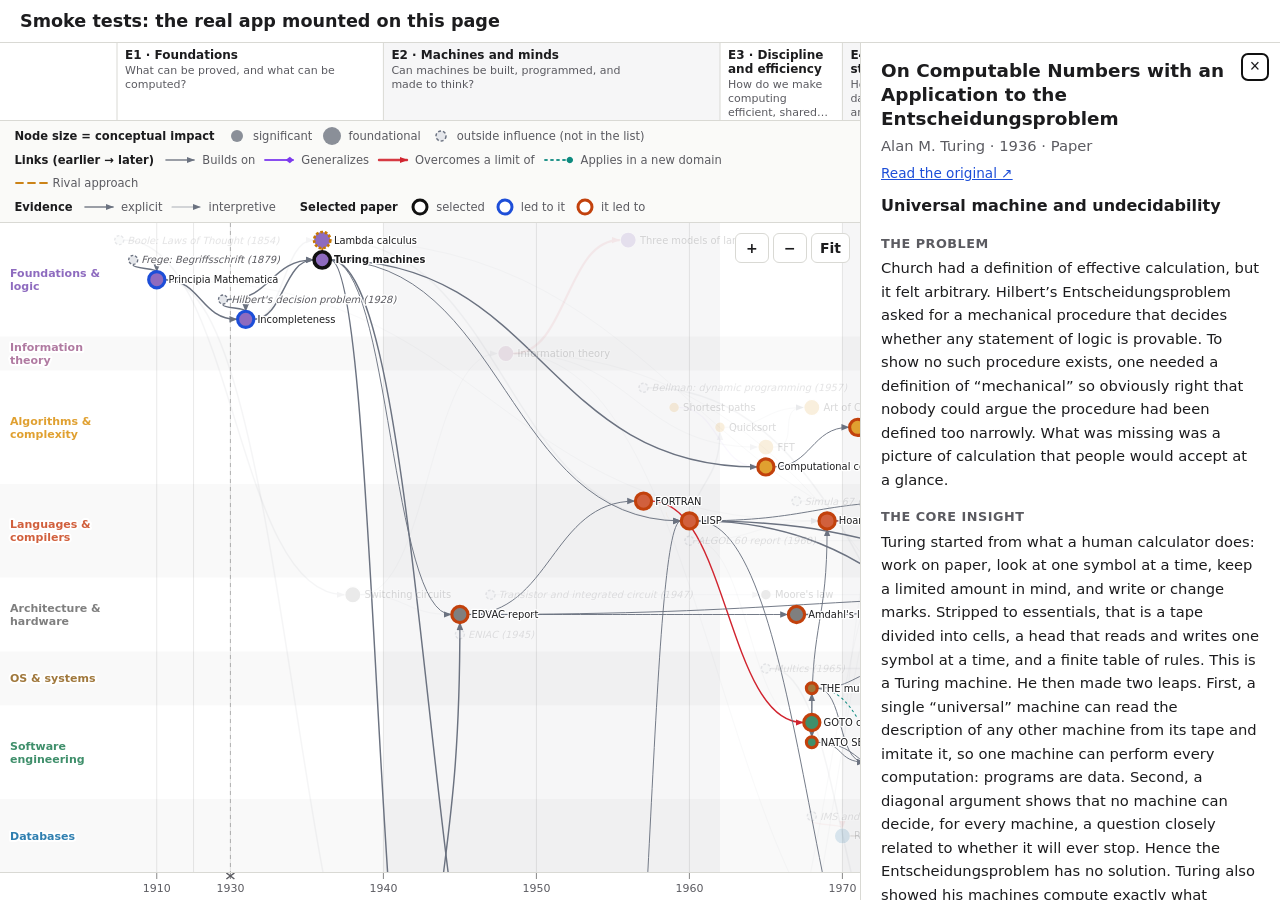
==== commit 089a40cd: "Start M4: widget contract and the first widget (Turing machine stepper) Builds the widget contract (" ====
--- a/tests/smoke.html
+++ b/tests/smoke.html
@@ -19,6 +19,8 @@
   <script type="module">
 import { start } from '../js/app.js';
 import { createPanel } from '../js/panel.js';
+import { mountWidget, widgetStats } from '../js/widgets/index.js';
+import { mount as mountStepper } from '../js/widgets/stepper.js';
 import { buildIndex, ancestors, descendants, rivals } from '../js/traverse.js';
 
 const canvasEl = document.getElementById('canvas');
@@ -341,6 +343,174 @@
   host.remove();
 });
 
+/* ---------- interactive widgets (M4): the Turing stepper ---------- */
+await mount();
+const wq = (sel) => panelEl.querySelector(sel);
+const wbtn = (re) => [...panelEl.querySelectorAll('.widget-controls button')].find((b) => re.test(b.textContent));
+const counter = () => wq('.widget-counter')?.textContent;
+const tapeDigits = () => [...panelEl.querySelectorAll('.tm-sym:not(.blank)')].map((n) => n.textContent).join('');
+const selectWidgetPaper = async (id = 'CS004') => { click(node(id)); await sleep(30); await app.panel.widget.ready; };
+const stats0 = widgetStats();
+
+await check('widget: the Turing panel mounts a stepper with input, controls, tape and rule table', async () => {
+  await selectWidgetPaper();
+  assert(wq('.widget-section h3')?.textContent === 'Try it', 'Try it heading');
+  assert(wq('.widget.stepper') && wq('.tm-tape') && panelEl.querySelectorAll('.tm-rules tbody tr').length === 3, 'tape + 3 rules');
+  assert(wq('.widget-inputs input').value === '1011' && wbtn(/Reset/) && wbtn(/Back/) && wbtn(/Play/) && wbtn(/Step/));
+  assert(counter() === 'Step 0 of 3' && wbtn(/Back/).disabled && wbtn(/Reset/).disabled && !wbtn(/Step/).disabled);
+  assert(/Start in state/.test(wq('.widget-status').textContent) && tapeDigits() === '1011');
+  assert(wq('.widget-caption').textContent.length > 40, 'caption present');
+  assert(wq('.tm-tape').getAttribute('role') === 'img' && wq('.tm-tape').getAttribute('aria-label').includes('State carry'), 'tape is described for assistive tech');
+});
+
+await check('widget: stepping reaches Halted with 1011 + 1 = 1100; Back and Reset work', async () => {
+  click(wbtn(/Step/)); click(wbtn(/Step/)); click(wbtn(/Step/));
+  assert(counter() === 'Step 3 of 3' && /Halted\. 1011 \(11\) \+ 1 = 1100 \(12\)\./.test(wq('.widget-status').textContent), wq('.widget-status').textContent);
+  assert(tapeDigits() === '1100' && wbtn(/Step/).disabled && /Replay/.test(wbtn(/Play|Replay/).textContent));
+  click(wbtn(/Back/));
+  // Hand-computed: the 1011 run goes 1011 -> 1010 -> 1000 -> 1100, so one step back from the end shows 1000.
+  assert(counter() === 'Step 2 of 3' && !wbtn(/Step/).disabled && tapeDigits() === '1000', `back: ${counter()} ${tapeDigits()}`);
+  click(wbtn(/Reset/));
+  assert(counter() === 'Step 0 of 3' && tapeDigits() === '1011', 'reset returns to the start');
+});
+
+await check('widget: the rule just applied is highlighted in the table', async () => {
+  click(wbtn(/Step/));
+  const active = panelEl.querySelectorAll('.tm-rules tr.active');
+  assert(active.length === 1 && active[0].cells[0].textContent === 'carry' && active[0].cells[1].textContent === '1', 'first step applies carry/1');
+  click(wbtn(/Reset/));
+  assert(panelEl.querySelectorAll('.tm-rules tr.active').length === 0, 'no rule highlighted at the start');
+});
+
+await check('widget: editing the number and pressing Run rebuilds the run (111 -> 1000)', async () => {
+  const input = wq('.widget-inputs input');
+  input.value = '111';
+  wq('.widget-inputs button[type=submit]').click();
+  assert(counter() === 'Step 0 of 4' && tapeDigits() === '111', counter());
+  for (let i = 0; i < 4; i++) click(wbtn(/Step/));
+  assert(tapeDigits() === '1000' && /111 \(7\) \+ 1 = 1000 \(8\)/.test(wq('.widget-status').textContent), wq('.widget-status').textContent);
+});
+
+await check('widget: invalid input shows an error, marks the field, and keeps the previous run', async () => {
+  const input = wq('.widget-inputs input');
+  const before = counter();
+  input.value = 'abc';
+  wq('.widget-inputs button[type=submit]').click();
+  const err = wq('.widget-input-error');
+  assert(!err.hidden && /only the digits 0 and 1/.test(err.textContent) && input.getAttribute('aria-invalid') === 'true');
+  assert(counter() === before, 'the run was not replaced');
+  input.value = '1011';
+  wq('.widget-inputs button[type=submit]').click();
+  assert(err.hidden && !input.hasAttribute('aria-invalid') && counter() === 'Step 0 of 3', 'a valid value clears the error');
+});
+
+await check('widget: Play advances on its own, stops at the end, and leaves no timer behind', async () => {
+  click(wbtn(/Play/));
+  assert(/Pause/.test(wbtn(/Pause/)?.textContent || ''), 'button becomes Pause');
+  assert(widgetStats().timers >= 1, 'a timer is pending while playing');
+  await sleep(4000);
+  assert(counter() === 'Step 3 of 3' && /Replay/.test(wbtn(/Replay/)?.textContent || ''), 'reached the end: ' + counter());
+  assert(widgetStats().timers === stats0.timers, 'no timers pending after it finishes');
+});
+
+await check('widget: Pause stops playback; Replay restarts from the beginning', async () => {
+  click(wbtn(/Replay/));
+  await sleep(1100);
+  click(wbtn(/Pause/));
+  const at = counter();
+  await sleep(2000);
+  assert(counter() === at, 'paused: no further movement');
+  assert(widgetStats().timers === stats0.timers, 'pausing clears the timer');
+  click(wbtn(/Reset/));
+});
+
+await check('widget: arrow keys step forward and back (but not while typing in the field)', async () => {
+  const root = wq('.widget.stepper');
+  root.dispatchEvent(new KeyboardEvent('keydown', { key: 'ArrowRight', bubbles: true }));
+  assert(counter() === 'Step 1 of 3', counter());
+  root.dispatchEvent(new KeyboardEvent('keydown', { key: 'ArrowLeft', bubbles: true }));
+  assert(counter() === 'Step 0 of 3');
+  wq('.widget-inputs input').dispatchEvent(new KeyboardEvent('keydown', { key: 'ArrowRight', bubbles: true }));
+  assert(counter() === 'Step 0 of 3', 'arrow keys in the text field do not step');
+});
+
+await check('widget: moving to another paper destroys the widget and its timers', async () => {
+  click(wbtn(/Play/));
+  assert(widgetStats().mounted === stats0.mounted + 1 && widgetStats().timers >= 1);
+  click(node('CS005')); await sleep(30);
+  assert(!wq('.widget') && !wq('.widget-section'), 'the widget is gone from the panel');
+  assert(widgetStats().mounted === stats0.mounted && widgetStats().timers === stats0.timers, JSON.stringify(widgetStats()));
+  await sleep(1500); // a leaked timer would fire now; nothing should throw or change
+  assert(!wq('.widget'), 'nothing reappeared');
+});
+
+await check('widget: papers without a widget have no "Try it" section', async () => {
+  click(node('CS013')); await sleep(30);
+  assert(!wq('.widget-section') && ![...panelEl.querySelectorAll('h3')].some((h) => h.textContent === 'Try it'));
+});
+
+await check('widget: closing the panel (Esc) while playing leaves nothing running', async () => {
+  await selectWidgetPaper();
+  click(wbtn(/Play/));
+  esc(); await sleep(50);
+  assert(panelEl.hidden && widgetStats().mounted === stats0.mounted && widgetStats().timers === stats0.timers);
+});
+
+await check('widget: 40 rapid select/deselect cycles (some mid-load, some mid-play) leak nothing', async () => {
+  for (let i = 0; i < 40; i++) {
+    click(node('CS004'));                       // mounts (async load begins)
+    if (i % 3 === 0) { await sleep(40); wbtn(/Play/)?.click(); }   // sometimes start playing
+    click(node(i % 2 ? 'CS005' : 'CS004'));     // move away, or re-select the same paper
+    if (i % 5 === 0) esc();
+  }
+  await sleep(300);
+  click(node('CS005')); await sleep(50);
+  const s = widgetStats();
+  assert(s.mounted === stats0.mounted && s.timers === stats0.timers && !wq('.widget'), JSON.stringify(s));
+});
+
+await check('widget: destroying before loading finishes mounts nothing', async () => {
+  const host = d.createElement('div'); d.body.appendChild(host);
+  const before = widgetStats();
+  const wdg = mountWidget(host, { type: 'stepper', config: 'widgets/turing.json' });
+  wdg.destroy();               // the user moved on immediately
+  await wdg.ready;
+  assert(host.textContent === '' && widgetStats().mounted === before.mounted && widgetStats().timers === before.timers);
+  wdg.destroy();               // destroying twice is harmless
+  host.remove();
+});
+
+await check('widget: a missing config, an unknown type and a not-yet-built type all show a message, never throw', async () => {
+  const before = widgetStats();
+  for (const spec of [{ type: 'stepper', config: 'widgets/does-not-exist.json' }, { type: 'carousel', config: 'widgets/turing.json' },
+                      { type: 'slider', config: 'widgets/turing.json' }, { type: 'stepper' }, null]) {
+    const host = d.createElement('div'); d.body.appendChild(host);
+    const wdg = mountWidget(host, spec);
+    await wdg.ready;
+    assert(/unavailable/.test(host.textContent), `${JSON.stringify(spec)} -> "${host.textContent}"`);
+    wdg.destroy(); host.remove();
+  }
+  assert(widgetStats().mounted === before.mounted, 'failures are not counted as mounted widgets');
+});
+
+await check('widget: text in a config (title, caption) is shown as text, never as HTML', async () => {
+  const cfg = await fetch('../widgets/turing.json').then((r) => r.json());
+  const evil = '<img src=x onerror="window.__pwnedW=1"><script>window.__pwnedW=2<\/script>';
+  const host = d.createElement('div'); d.body.appendChild(host);
+  const h = mountStepper(host, { ...cfg, title: evil, caption: evil });
+  await sleep(200);
+  assert(!host.querySelector('img') && !host.querySelector('script') && !w.__pwnedW, 'markup stayed text');
+  assert(host.textContent.includes('<img src=x'), 'shown literally');
+  h.destroy(); assert(host.textContent === '', 'destroy removes the widget DOM'); host.remove();
+});
+
+await check('widget: an unknown stepper model is rejected clearly', async () => {
+  const host = d.createElement('div');
+  let msg = '';
+  try { mountStepper(host, { model: 'nope' }); } catch (e) { msg = e.message; }
+  assert(/unknown stepper model/.test(msg), msg);
+});
+
 await mount('#CS048');
 await check('deep link #CS048 selects Backpropagation, opens panel, shows lineage', async () => {
   assert(ids('sel').join() === 'CS048', 'sel ' + ids('sel'));
--- a/css/styles.css
+++ b/css/styles.css
@@ -311,3 +311,45 @@
 .link-blurb { margin: 0; padding: 0 0.7rem 0.6rem; font-size: 0.78rem; color: var(--muted); }
 .metadata .curator { font-size: 0.8rem; color: var(--muted); }
 .chip.tag { background: var(--bg); }
+
+/* ---------- interactive widgets (M4) ---------- */
+.widget { border: 1px solid var(--border); border-radius: 10px; padding: 0.75rem 0.85rem; background: var(--bg); }
+.widget-title { margin: 0 0 0.5rem; font-weight: 700; font-size: 0.9rem; }
+.widget-note { margin: 0.4rem 0; color: var(--muted); font-size: 0.85rem; }
+.widget-error { color: var(--danger-text); background: var(--danger-bg); padding: 0.5rem 0.7rem; border-radius: 6px; }
+.widget-inputs { display: flex; flex-wrap: wrap; align-items: center; gap: 0.4rem 0.5rem; margin-bottom: 0.4rem; }
+.widget-inputs label { font-size: 0.8rem; color: var(--muted); }
+.widget-inputs input {
+  width: 8.5rem; padding: 0.25rem 0.45rem; font: 0.9rem ui-monospace, Consolas, "Courier New", monospace;
+  color: var(--text); background: var(--surface); border: 1px solid var(--border); border-radius: 6px;
+}
+.widget-inputs input[aria-invalid="true"] { border-color: var(--danger-text); }
+.widget-hint { flex-basis: 100%; font-size: 0.72rem; color: var(--muted); }
+.widget-input-error { margin: 0 0 0.4rem; font-size: 0.8rem; font-weight: 600; color: var(--danger-text); }
+.widget-input-error[hidden] { display: none; }
+.widget-stage { margin: 0.3rem 0; }
+.widget-status { min-height: 2.9em; margin: 0.3rem 0 0.5rem; font-size: 0.85rem; line-height: 1.4; color: var(--text-soft); }
+.widget-controls { display: flex; flex-wrap: wrap; align-items: center; gap: 0.35rem; }
+.widget-counter { margin-left: auto; font-size: 0.75rem; color: var(--muted); }
+.widget-btn {
+  padding: 0.28rem 0.7rem; font: 600 0.8rem var(--font); color: var(--text);
+  background: var(--surface); border: 1px solid var(--border); border-radius: 6px; cursor: pointer;
+}
+.widget-btn:hover:not(:disabled) { background: var(--hover); }
+.widget-btn:focus-visible, .widget-inputs input:focus-visible { outline: 2px solid var(--anc); outline-offset: 2px; }
+.widget-btn:disabled { opacity: 0.45; cursor: default; }
+.widget-caption { margin: 0.6rem 0 0; font-size: 0.78rem; line-height: 1.45; color: var(--muted); }
+
+/* Turing machine model */
+.tm-tape { display: block; width: 100%; height: auto; }
+.tm-cell { fill: var(--surface); stroke: var(--tick); stroke-width: 1.5; }
+.tm-cell.head { fill: var(--hover-link); stroke: var(--anc); stroke-width: 2.6; }
+.tm-sym { font: 700 18px ui-monospace, Consolas, "Courier New", monospace; fill: var(--text); }
+.tm-sym.blank { fill: var(--muted); font-weight: 400; }
+.tm-head { fill: var(--anc); }
+.tm-state { font: 700 12px var(--font); fill: var(--anc); }
+.tm-rules { width: 100%; margin-top: 0.4rem; border-collapse: collapse; font-size: 0.78rem; }
+.tm-rules th, .tm-rules td { padding: 0.2rem 0.4rem; text-align: left; border-bottom: 1px solid var(--border); }
+.tm-rules th { color: var(--muted); font-weight: 600; text-transform: uppercase; font-size: 0.68rem; letter-spacing: 0.03em; }
+.tm-rules td { font-family: ui-monospace, Consolas, "Courier New", monospace; }
+.tm-rules tr.active td { background: var(--hover-link); color: var(--text); font-weight: 700; }
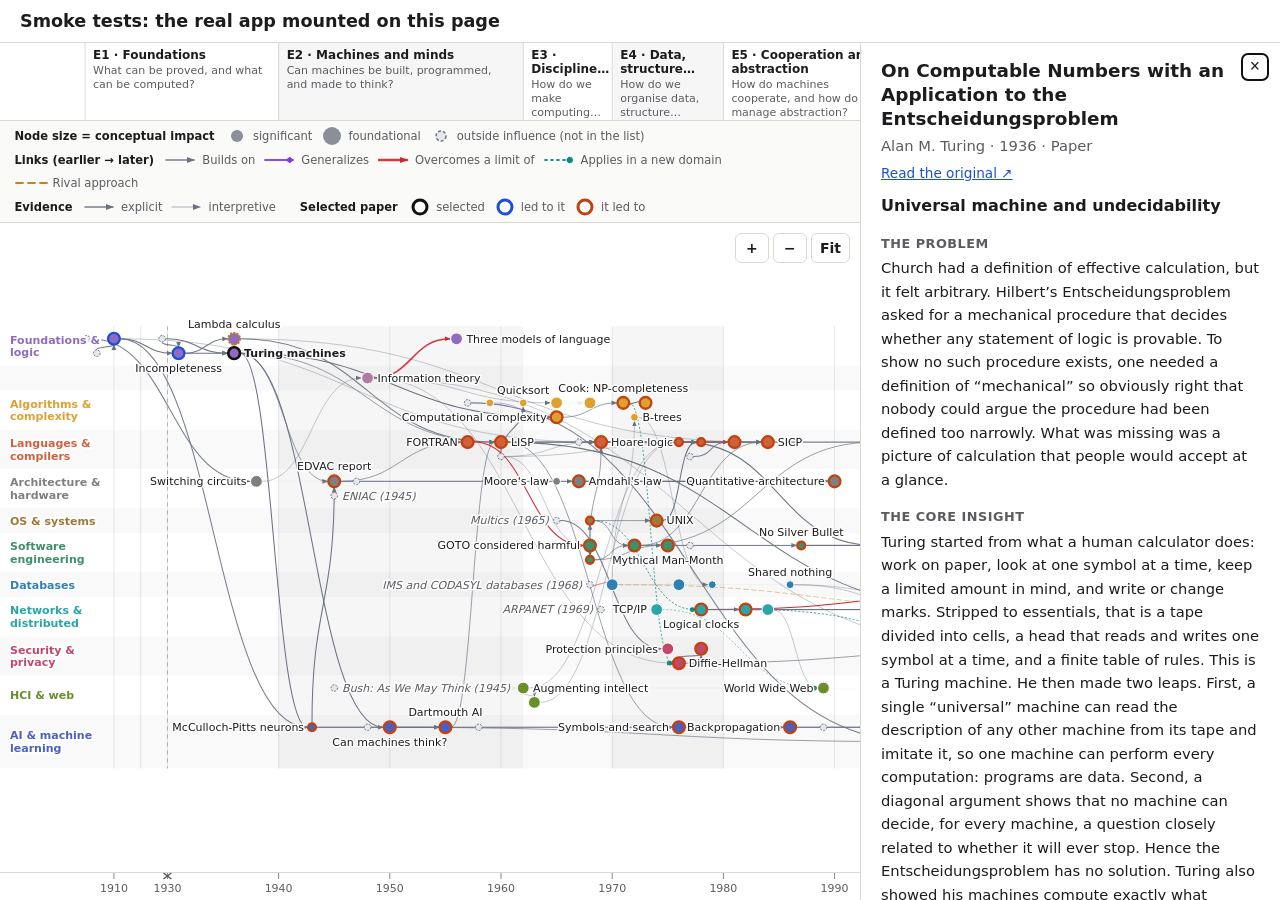
==== commit 82be31c2: "Draw node labels in screen space, chosen by importance Labels used to be reserved room in the lanes " ====
--- a/tests/smoke.html
+++ b/tests/smoke.html
@@ -18,6 +18,8 @@
   <script src="../vendor/d3.min.js"></script>
   <script type="module">
 import { start } from '../js/app.js';
+import { createGraph } from '../js/graph.js';
+import { withStubs, STUB_COUNT } from './stub-data.js';
 import { createPanel } from '../js/panel.js';
 import { mountWidget, widgetStats } from '../js/widgets/index.js';
 import { mount as mountStepper } from '../js/widgets/stepper.js';
@@ -56,6 +58,28 @@
 const wheel = (dy, n = 1) => { for (let i = 0; i < n; i++) d.querySelector('.main-svg').dispatchEvent(new WheelEvent('wheel', { deltaY: dy, clientX: 500, clientY: 400, bubbles: true, cancelable: true })); };
 const esc = () => d.dispatchEvent(new KeyboardEvent('keydown', { key: 'Escape', bubbles: true }));
 
+/* ---- node labels (drawn in screen space; js/labels.js decides which fit) ---- */
+const shownLabels = () => [...d.querySelectorAll('.labels .label')].filter((t) => t.style.display !== 'none');
+const paperLabels = () => shownLabels().filter((t) => !t.classList.contains('ghost'));
+const labelOf = (id) => d.querySelector(`.labels .label[data-id="${id}"]`);
+const stageBox = () => d.querySelector('.stage').getBoundingClientRect();
+const boxesOverlap = (a, b, pad = 0) => a.left < b.right + pad && b.left < a.right + pad && a.top < b.bottom + pad && b.top < a.bottom + pad;
+const inViewBox = (r, st) => r.left >= st.left + 111 && r.right <= st.right && r.top >= st.top && r.bottom <= st.bottom;
+const papersInView = () => { const st = stageBox(); return [...d.querySelectorAll('.node:not(.ghost)')].filter((g) => inViewBox(g.querySelector('circle').getBoundingClientRect(), st)); };
+/** Everything wrong with the labels now drawn, worked out from the page itself (not from labels.js). */
+function labelProblems({ mayCover = [] } = {}) { // mayCover: ids whose label is allowed to cover a dot (hovered or selected: they are always named)
+  const st = stageBox(), out = [];
+  const dots = [...d.querySelectorAll('.node')].map((g) => ({ id: g.dataset.id, r: g.querySelector('circle').getBoundingClientRect() }));
+  const ls = shownLabels().map((t) => ({ id: t.dataset.id, r: t.getBoundingClientRect() }));
+  for (const a of ls) {
+    if (a.r.left < st.left + 111 || a.r.right > st.right + 1 || a.r.top < st.top - 1 || a.r.bottom > st.bottom + 1) out.push(`${a.id} leaves the stage or sits under the lane names`);
+    for (const dot of dots) if (dot.id !== a.id && !mayCover.includes(a.id) && boxesOverlap(a.r, dot.r, -1)) out.push(`${a.id} covers the dot of ${dot.id}`);
+  }
+  for (let i = 0; i < ls.length; i++) for (let j = i + 1; j < ls.length; j++) if (boxesOverlap(ls[i].r, ls[j].r, -1)) out.push(`${ls[i].id} overlaps ${ls[j].id}`);
+  return out;
+}
+const namedShareInView = () => { const inView = new Set(papersInView().map((g) => g.dataset.id)); return paperLabels().filter((t) => inView.has(t.dataset.id)).length / Math.max(1, inView.size); };
+
 await mount();
 
 /** Expected lineage for a node, computed from the loaded edges (so tests survive data changes). */
@@ -158,18 +182,13 @@
   assert(scaleOf() <= 3.0001, `max clamp ${scaleOf()}`);
 });
 
-await check('zoomed far out hides labels (svg.zoomed-out)', async () => {
-  wheel(600, 100); await sleep(150);
-  assert(d.querySelector('.main-svg').classList.contains('zoomed-out') || scaleOf() >= 0.5, 'labels should hide below k=0.5');
-});
-
 await check('Fit button returns to the fitted view (animated)', async () => {
   wheel(-500, 5); await sleep(150);
   const kZoomed = scaleOf();
   click(btn('Fit')); await sleep(900);
   const [tx, ty] = transOf();
   assert(scaleOf() < kZoomed && tx === 0 && ty >= 0, `after fit ${worldT()} (was k=${kZoomed})`);
-  assert(!d.querySelector('.main-svg').classList.contains('zoomed-out'), 'labels visible at fit');
+  assert(paperLabels().length >= 30 && labelProblems().length === 0, `labels at fit: ${paperLabels().length} drawn; ${labelProblems().slice(0, 2)}`);
 });
 
 await check('zoom + button increases scale; − decreases it', async () => {
@@ -194,6 +213,81 @@
   ev('mousedown', 400, 400, svg); ev('mousemove', 9000, 400, w); ev('mouseup', 9000, 400, w);
   await sleep(200);
   assert(transOf()[0] <= 0.5, `must not pan right past the world start (tx=${transOf()[0]})`); // d3's clamp can leave ~1e-13 of float noise
+});
+
+/* ---------- node labels: screen space, chosen by importance ---------- */
+await mount();
+
+await check('labels: at fit, most papers are named at a fixed readable size, none overlapping, covering a dot, or under the lane names', async () => {
+  const named = paperLabels();
+  assert(named.length / app.data.papers.length >= 0.5, `${named.length} of ${app.data.papers.length} papers named`);
+  assert(named.every((t) => getComputedStyle(t).fontSize === '11px'), 'labels are 11px at fit zoom');
+  const problems = labelProblems();
+  assert(problems.length === 0, problems.slice(0, 4).join('; '));
+  assert(shownLabels().every((t) => ['start', 'end', 'middle'].includes(t.getAttribute('text-anchor'))), 'every drawn label has a placement');
+  assert(d.querySelector('.labels').getAttribute('aria-hidden') === 'true' && [...d.querySelectorAll('.node:not(.ghost)')].every((g) => g.getAttribute('aria-label')), 'dots are named for assistive tech; the visual labels are hidden from it');
+});
+
+await check('labels: zooming in names a larger share of what is in view, still at 11px; zooming right out still draws clean labels', async () => {
+  const before = namedShareInView();
+  wheel(-500, 2); await sleep(300);
+  assert(scaleOf() > 1.5, `zoomed in: ${scaleOf()}`);
+  const after = namedShareInView();
+  assert(after >= before && after >= 0.75, `share named in view: fit ${before.toFixed(2)} -> zoomed ${after.toFixed(2)}`);
+  assert(paperLabels().every((t) => getComputedStyle(t).fontSize === '11px') && labelProblems().length === 0, 'same size, still clean: ' + labelProblems().slice(0, 2));
+  wheel(900, 4); await sleep(300);
+  assert(paperLabels().length > 0 && labelProblems().length === 0 && paperLabels().every((t) => getComputedStyle(t).fontSize === '11px'), `zoomed right out (k=${scaleOf().toFixed(2)}): ${paperLabels().length} drawn; ${labelProblems().slice(0, 2)}`);
+  click(btn('Fit')); await sleep(500);
+});
+
+await check('labels: selecting a paper names its lineage first, bolds the selected paper, mirrors the node highlight and dims the rest', async () => {
+  await mount();
+  click(node('CS075')); await sleep(700);
+  const sel = d.querySelector('.labels .label.sel');
+  assert(sel && sel.dataset.id === 'CS075' && sel.style.display !== 'none' && Number(getComputedStyle(sel).fontWeight) >= 700, 'the selected paper is named, in bold');
+  assert(ids('on').join() === [...d.querySelectorAll('.labels .label.on')].map((t) => t.dataset.id).sort().join(), 'a node and its label always carry the same highlight');
+  const st = stageBox();
+  const lineage = [...d.querySelectorAll('.node.on')].filter((g) => inViewBox(g.querySelector('circle').getBoundingClientRect(), st));
+  const named = lineage.filter((g) => labelOf(g.dataset.id).style.display !== 'none').length;
+  assert(lineage.length >= 10 && named / lineage.length >= 0.6, `${named} of ${lineage.length} lineage papers in view are named`);
+  assert(shownLabels().filter((t) => !t.classList.contains('on')).every((t) => Number(getComputedStyle(t).opacity) < 0.5), 'labels outside the lineage are dimmed');
+  assert(labelProblems({ mayCover: ['CS075'] }).length === 0, labelProblems({ mayCover: ['CS075'] }).slice(0, 3).join('; '));
+  // Labels are offered to the layout in this order: the selected paper, then every paper in its lineage, then the rest.
+  const lineageIds = new Set(ids('on')), order = app.graph.labelOrder();
+  assert(order[0] === 'CS075' && order.slice(0, lineageIds.size).every((id) => lineageIds.has(id)), `lineage first: ${order.slice(0, 5)}`);
+  esc(); await sleep(400);
+  assert(app.graph.labelOrder()[0] !== 'CS075' && !app.graph.labelOrder().slice(0, 3).every((id) => lineageIds.has(id)), 'after clearing, the order is back to importance');
+  assert(!d.querySelector('.labels .label.on') && !d.querySelector('.labels .label.sel'), 'clearing the selection clears the label highlight');
+});
+
+await check('labels: hovering or keyboard-focusing a dot names it even when there was no room, and leaving hides it again', async () => {
+  await mount();
+  const dot = [...d.querySelectorAll('.node:not(.ghost)')].find((g) => labelOf(g.dataset.id).style.display === 'none');
+  assert(dot, 'at fit some papers have no label yet');
+  const lab = labelOf(dot.dataset.id);
+  dot.dispatchEvent(new MouseEvent('mouseenter'));
+  assert(app.graph.labelOrder()[0] === dot.dataset.id, 'the hovered paper is offered first');
+  // The hovered label is always shown; it may cover a neighbouring dot, but never another label, and it stays in view.
+  assert(lab.style.display !== 'none' && labelProblems({ mayCover: [dot.dataset.id] }).length === 0, 'hover shows the label: ' + labelProblems({ mayCover: [dot.dataset.id] }).slice(0, 2));
+  dot.dispatchEvent(new MouseEvent('mouseleave'));
+  assert(lab.style.display === 'none', 'leaving hides it again');
+  dot.dispatchEvent(new Event('focus'));
+  assert(lab.style.display !== 'none', 'keyboard focus shows it');
+  dot.dispatchEvent(new Event('blur'));
+  assert(lab.style.display === 'none', 'blur hides it again');
+});
+
+await check('labels: with 42 stand-in papers added (about 121), the map still fits and a useful share is named, cleanly', async () => {
+  app.destroy();
+  const g = createGraph(canvasEl, withStubs(app.data), { animate: false });
+  await sleep(700);
+  try {
+    assert(d.querySelectorAll('.node:not(.ghost)').length === 79 + STUB_COUNT, 'all 121 papers are drawn');
+    assert(scaleOf() > 0.5, `the whole map fits at a usable scale (${scaleOf().toFixed(2)})`);
+    const named = paperLabels().length;
+    assert(named / (79 + STUB_COUNT) >= 0.5, `${named} of ${79 + STUB_COUNT} named at fit`);
+    assert(labelProblems().length === 0, labelProblems().slice(0, 3).join('; '));
+  } finally { g.destroy(); }
 });
 
 /* ---------- the explanation panel (M2) ---------- */
@@ -445,7 +539,7 @@
 });
 
 await check('widget: papers without a widget have no "Try it" section', async () => {
-  click(node('CS013')); await sleep(30);
+  click(node('CS001')); await sleep(30);
   assert(!wq('.widget-section') && ![...panelEl.querySelectorAll('h3')].some((h) => h.textContent === 'Try it'));
 });
 
@@ -509,6 +603,116 @@
   let msg = '';
   try { mountStepper(host, { model: 'nope' }); } catch (e) { msg = e.message; }
   assert(/unknown stepper model/.test(msg), msg);
+});
+
+/* ---------- the other steppers: Church (CS003), Dijkstra (CS013), Quicksort (CS016) ---------- */
+const runInput = (text) => { const i = wq('.widget-inputs input'); i.value = text; wq('.widget-inputs button[type=submit]').click(); };
+const stepTo = (n) => { for (let k = 0; k < n; k++) click(wbtn(/Step/)); };
+const term = () => wq('.lc-term').textContent;
+
+await check('widget CS003: the lambda-calculus stepper mounts with a definitions table and a highlighted next step', async () => {
+  await selectWidgetPaper('CS003');
+  assert(wq('.widget.stepper') && wq('.lc-term') && wq('.widget-inputs input').value === 'ADD 2 3');
+  assert(panelEl.querySelectorAll('.lc-defs tbody tr').length === 4, 'SUCC, ADD, MUL and the numerals');
+  assert(counter() === 'Step 0 of 9' && term() === 'ADD 2 3' && wq('.lc-redex')?.textContent === 'ADD', 'the name ADD is the next step');
+  assert(wq('.widget-caption').textContent.length > 40 && wq('.lc-term').getAttribute('aria-label').includes('ADD 2 3'));
+});
+await check('widget CS003: stepping ADD 2 3 reaches the numeral 5; one step back shows the hand-checked previous line', async () => {
+  stepTo(9);
+  assert(counter() === 'Step 9 of 9' && term() === 'λf.λx.f (f (f (f (f x))))' && !wq('.lc-redex'), term());
+  assert(/numeral 5/.test(wq('.widget-status').textContent) && wbtn(/Step/).disabled);
+  click(wbtn(/Back/));
+  assert(term() === 'λf.λx.f (f ((λx.f (f (f x))) x))' && wq('.lc-redex'), 'back: ' + term());
+});
+await check('widget CS003: a different expression, a never-ending one, and invalid input', async () => {
+  runInput('MUL 2 3'); stepTo(40);
+  assert(/numeral 6/.test(wq('.widget-status').textContent), wq('.widget-status').textContent);
+  runInput('(\\x.x x)(\\x.x x)');
+  assert(counter() === 'Step 0 of 1', counter()); stepTo(1);
+  assert(/never finish/.test(wq('.widget-status').textContent) && wbtn(/Step/).disabled);
+  const before = term();
+  runInput('FOO 1');
+  assert(!wq('.widget-input-error').hidden && /not a known name/.test(wq('.widget-input-error').textContent) && term() === before, 'error shown, run kept');
+  runInput('<img src=x onerror="window.__pwnedC=1">');
+  assert(!wq('.widget-input-error').hidden && !panelEl.querySelector('.widget img') && !w.__pwnedC, 'markup is rejected and never rendered');
+});
+
+await check('widget CS013: the Dijkstra stepper settles nodes in order and ends with the shortest-path tree', async () => {
+  await selectWidgetPaper('CS013');
+  const nodes = () => [...panelEl.querySelectorAll('.dj-node')];
+  const dist = (id) => [...panelEl.querySelectorAll('.dj-chip')].find((c) => c.firstChild.textContent === id).textContent.slice(id.length).trim();
+  assert(nodes().length === 6 && panelEl.querySelectorAll('.dj-edge').length === 9 && counter() === 'Step 0 of 16');
+  assert(dist('A') === '0' && dist('F') === '∞' && !wq('.dj-node.done'));
+  stepTo(1);
+  assert(wq('.dj-node.done.current') && /Settled: A\./.test(wq('.dj-info').textContent) && /Waiting/.test(wq('.dj-info').textContent), wq('.dj-info').textContent);
+  stepTo(1);
+  assert(wq('.dj-edge.look') && wq('.dj-node.improved') && dist('B') === '4' && wq('.dj-chip.improved b').textContent === 'B', 'edge A-B examined and B updated to 4');
+  stepTo(14);
+  assert(counter() === 'Step 16 of 16' && nodes().every((n) => n.classList.contains('done')), 'all six settled');
+  assert(['A', 'B', 'C', 'D', 'E', 'F'].map(dist).join() === '0,3,2,8,10,13', ['A', 'B', 'C', 'D', 'E', 'F'].map(dist).join());
+  assert(panelEl.querySelectorAll('.dj-edge.tree').length === 5, 'a spanning tree of 6 nodes has 5 edges');
+  assert(/Done\. Shortest distances from A/.test(wq('.widget-status').textContent) && wq('.dj-graph').getAttribute('role') === 'img');
+});
+await check('widget CS013: another start node (lower case accepted) and invalid input', async () => {
+  runInput('f'); stepTo(40);
+  const dist = (id) => [...panelEl.querySelectorAll('.dj-chip')].find((c) => c.firstChild.textContent === id).textContent.slice(id.length).trim();
+  assert(/distances from F/.test(wq('.widget-status').textContent) && dist('F') === '0' && dist('A') === '13' && dist('E') === '3', 'from F: A is 13, E is 3');
+  runInput('Z');
+  assert(!wq('.widget-input-error').hidden && /Choose one of A, B, C, D, E, F/.test(wq('.widget-input-error').textContent) && dist('A') === '13', 'error shown, run kept');
+});
+
+await check('widget CS016: the Quicksort stepper shows the pivot, then sorts into increasing order', async () => {
+  await selectWidgetPaper('CS016');
+  const vals = () => [...panelEl.querySelectorAll('.qs-val')].map((t) => t.textContent).join(' ');
+  assert(panelEl.querySelectorAll('.qs-bar').length === 8 && vals() === '5 2 9 1 7 3 8 6' && counter() === 'Step 0 of 27');
+  assert(panelEl.querySelectorAll('.qs-key').length === 3, 'the colours are also explained in words');
+  stepTo(1);
+  assert(panelEl.querySelectorAll('.qs-bar.pivot').length === 1 && wq('.qs-range') && /pivot is the first number in this range, 5/.test(wq('.widget-status').textContent));
+  stepTo(1);
+  assert(wq('.qs-ptr.i') && wq('.qs-ptr.j') && /The pointers stop/.test(wq('.widget-status').textContent));
+  stepTo(1);
+  assert(vals() === '3 2 9 1 7 5 8 6' && panelEl.querySelectorAll('.qs-bar.swapped').length === 2, 'first swap exchanges 5 and 3');
+  stepTo(30);
+  assert(counter() === 'Step 27 of 27' && vals() === '1 2 3 5 6 7 8 9' && panelEl.querySelectorAll('.qs-bar.done').length === 8 && /^Sorted:/.test(wq('.widget-status').textContent));
+});
+await check('widget CS016: another list (commas allowed), and invalid input', async () => {
+  runInput('3, 1, 2'); stepTo(30);
+  assert([...panelEl.querySelectorAll('.qs-val')].map((t) => t.textContent).join(' ') === '1 2 3');
+  const before = counter();
+  for (const [bad, re] of [['5', /at least 2/], ['1 100', /not a whole number/], ['1 2 3 4 5 6 7 8 9 10 11', /at most 10/]]) {
+    runInput(bad);
+    assert(!wq('.widget-input-error').hidden && re.test(wq('.widget-input-error').textContent) && counter() === before, bad);
+  }
+});
+
+await check('widget layout: the picture, status and controls stay together; the reference table comes after the caption', async () => {
+  const after = (a, b) => !!(a.compareDocumentPosition(b) & Node.DOCUMENT_POSITION_FOLLOWING); // b follows a
+  for (const [id, picture, table] of [['CS004', '.tm-tape', '.tm-rules'], ['CS003', '.lc-term', '.lc-defs']]) {
+    await selectWidgetPaper(id);
+    const ref = wq('.widget-reference');
+    assert(ref && ref.contains(wq(table)) && !wq('.widget-stage').contains(wq(table)), `${id}: the table lives in the reference area, not the stage`);
+    assert(after(wq(picture), wq('.widget-status')) && after(wq('.widget-status'), wq('.widget-controls')), `${id}: picture, then status, then controls`);
+    assert(after(wq('.widget-controls'), wq('.widget-caption')) && after(wq('.widget-caption'), wq(table)), `${id}: controls, then caption, then the table`);
+    assert(wq(`${table} caption`)?.textContent.length > 15, `${id}: the table says what it is`);
+    click(wbtn(/Step/));
+    assert(ref.contains(wq(table)) && ref.querySelectorAll('table').length === 1, `${id}: stepping redraws the table in place, never duplicates it`);
+  }
+  await selectWidgetPaper('CS004'); click(wbtn(/Step/));
+  assert(panelEl.querySelectorAll('.widget-reference .tm-rules tr.active').length === 1, 'the highlighted rule is still shown after the move');
+  for (const id of ['CS013', 'CS016']) {
+    await selectWidgetPaper(id);
+    const ref = wq('.widget-reference');
+    assert(ref && ref.childElementCount === 0 && getComputedStyle(ref).display === 'none', `${id}: no reference material, so the area is hidden`);
+  }
+});
+
+await check('widgets: moving between all four widget papers, and closing, leaves no widget or timer behind', async () => {
+  for (let round = 0; round < 3; round++) {
+    for (const id of ['CS003', 'CS013', 'CS016', 'CS004']) { await selectWidgetPaper(id); click(wbtn(/Play/)); await sleep(20); }
+  }
+  assert(widgetStats().mounted === stats0.mounted + 1 && widgetStats().timers >= 1, 'only the current widget is alive');
+  esc(); await sleep(50);
+  assert(panelEl.hidden && widgetStats().mounted === stats0.mounted && widgetStats().timers === stats0.timers, JSON.stringify(widgetStats()));
 });
 
 await mount('#CS048');
--- a/css/styles.css
+++ b/css/styles.css
@@ -177,7 +177,8 @@
 /* ---------- nodes and edges ---------- */
 .node { cursor: pointer; outline: none; }
 .node circle { stroke: var(--node-stroke); stroke-width: 1.5; transition: opacity 0.15s; }
-.node .label {
+/* Node labels are drawn in screen space (js/labels.js), so they stay 11px at every zoom level. */
+.labels .label {
   font: 11px var(--font);
   fill: var(--text);
   paint-order: stroke;
@@ -188,16 +189,15 @@
 }
 .node:hover circle { stroke: var(--sel); }
 .node:focus-visible circle { stroke: var(--sel); stroke-width: 3; stroke-dasharray: 3 2; }
-.main-svg.zoomed-out .node .label { display: none; }
 
 .node.sel circle { stroke: var(--sel); stroke-width: 4; }
 .node.anc circle { stroke: var(--anc); stroke-width: 3.5; }
 .node.desc circle { stroke: var(--desc); stroke-width: 3.5; }
 .node.rival circle { stroke: var(--rival); stroke-width: 3; stroke-dasharray: 3 2; }
-.node.sel .label { font-weight: 700; }
+.labels .label.sel { font-weight: 700; }
 
 .edge { transition: opacity 0.15s; pointer-events: none; }
-.has-sel .node:not(.on) { opacity: 0.16; }
+.has-sel .node:not(.on), .has-sel .labels .label:not(.on) { opacity: 0.16; }
 .has-sel .edge:not(.on) { opacity: 0.07; }
 .has-sel .edge.on { stroke-opacity: 1; }
 
@@ -270,7 +270,7 @@
 /* ---------- ghost nodes (outside influences) ---------- */
 .node.ghost { cursor: help; }
 .node.ghost circle { fill: var(--ghost-fill); stroke: var(--ghost-stroke); stroke-width: 1.5; stroke-dasharray: 3 2; }
-.node.ghost .label { fill: var(--muted); font-style: italic; }
+.labels .label.ghost { fill: var(--muted); font-style: italic; }
 .node.ghost:hover circle { stroke: var(--sel); }
 
 /* ---------- panel: explanation, figure, links ---------- */
@@ -339,6 +339,9 @@
 .widget-btn:focus-visible, .widget-inputs input:focus-visible { outline: 2px solid var(--anc); outline-offset: 2px; }
 .widget-btn:disabled { opacity: 0.45; cursor: default; }
 .widget-caption { margin: 0.6rem 0 0; font-size: 0.78rem; line-height: 1.45; color: var(--muted); }
+.widget-reference:empty { display: none; }
+.widget-reference { margin-top: 0.6rem; }
+.widget-reference caption { caption-side: top; text-align: left; padding: 0 0 0.25rem; font-size: 0.75rem; color: var(--muted); }
 
 /* Turing machine model */
 .tm-tape { display: block; width: 100%; height: auto; }
@@ -348,8 +351,59 @@
 .tm-sym.blank { fill: var(--muted); font-weight: 400; }
 .tm-head { fill: var(--anc); }
 .tm-state { font: 700 12px var(--font); fill: var(--anc); }
-.tm-rules { width: 100%; margin-top: 0.4rem; border-collapse: collapse; font-size: 0.78rem; }
-.tm-rules th, .tm-rules td { padding: 0.2rem 0.4rem; text-align: left; border-bottom: 1px solid var(--border); }
-.tm-rules th { color: var(--muted); font-weight: 600; text-transform: uppercase; font-size: 0.68rem; letter-spacing: 0.03em; }
-.tm-rules td { font-family: ui-monospace, Consolas, "Courier New", monospace; }
+.tm-rules, .lc-defs { width: 100%; margin-top: 0.4rem; border-collapse: collapse; font-size: 0.78rem; }
+.tm-rules th, .tm-rules td, .lc-defs th, .lc-defs td { padding: 0.2rem 0.4rem; text-align: left; border-bottom: 1px solid var(--border); }
+.tm-rules th, .lc-defs th { color: var(--muted); font-weight: 600; text-transform: uppercase; font-size: 0.68rem; letter-spacing: 0.03em; }
+.tm-rules td, .lc-defs td { font-family: ui-monospace, Consolas, "Courier New", monospace; }
 .tm-rules tr.active td { background: var(--hover-link); color: var(--text); font-weight: 700; }
+.lc-defs td:nth-child(2) { font-family: var(--font); }
+
+/* Lambda calculus model */
+.lc-term {
+  margin: 0.3rem 0; padding: 0.6rem 0.7rem; min-height: 3.2em; overflow-wrap: anywhere;
+  font: 600 0.95rem/1.7 ui-monospace, Consolas, "Courier New", monospace; color: var(--text);
+  background: var(--surface); border: 1px solid var(--border); border-radius: 6px;
+}
+.lc-redex { background: var(--hover-link); box-shadow: 0 0 0 2px var(--anc); border-radius: 3px; }
+
+/* Dijkstra model */
+.dj-graph { display: block; width: 100%; height: auto; }
+.dj-edge { stroke: var(--tick); stroke-width: 1.6; }
+.dj-edge.tree { stroke: var(--anc); stroke-width: 4; }
+.dj-edge.look { stroke: var(--desc); stroke-width: 4; stroke-dasharray: 6 4; }
+.dj-wbg { fill: var(--bg); }
+.dj-w { font: 600 11px var(--font); fill: var(--text-soft); }
+.dj-w.look { fill: var(--desc); font-weight: 800; }
+.dj-node { fill: var(--surface); stroke: var(--tick); stroke-width: 2; }
+.dj-node.done { fill: var(--anc); stroke: var(--anc); }
+.dj-node.current { stroke: var(--sel); stroke-width: 3.5; }
+.dj-node.improved { stroke: var(--desc); stroke-width: 4; }
+.dj-label { font: 700 14px var(--font); fill: var(--text); pointer-events: none; }
+.dj-node.done + .dj-label { fill: var(--bg); }
+.dj-dists { display: flex; flex-wrap: wrap; gap: 0.3rem; margin: 0.3rem 0 0; }
+.dj-chip {
+  padding: 0.15rem 0.5rem; border: 1px solid var(--border); border-radius: 999px; background: var(--surface);
+  font: 600 0.8rem ui-monospace, Consolas, "Courier New", monospace; color: var(--text);
+}
+.dj-chip b { font-family: var(--font); margin-right: 0.15em; }
+.dj-chip.inf { color: var(--muted); font-weight: 400; }
+.dj-chip.done { background: var(--anc); border-color: var(--anc); color: var(--bg); }
+.dj-chip.improved { border-color: var(--desc); box-shadow: 0 0 0 2px var(--desc); }
+.dj-info { margin: 0.2rem 0 0; font-size: 0.8rem; color: var(--text-soft); }
+
+/* Quicksort model */
+.qs-chart { display: block; width: 100%; height: auto; }
+.qs-range { fill: var(--hover-link); stroke: var(--border); stroke-width: 1; }
+.qs-bar { fill: var(--tick); }
+.qs-bar.out { opacity: 0.45; }
+.qs-bar.pivot { fill: var(--desc); }
+.qs-bar.swapped { fill: var(--rival); }
+.qs-bar.done { fill: var(--anc); opacity: 1; }
+.qs-val { font: 700 11px ui-monospace, Consolas, monospace; fill: var(--text); }
+.qs-ptr { fill: var(--text); }
+.qs-ptr-label { font: 700 12px var(--font); fill: var(--text); }
+.qs-legend { display: flex; flex-wrap: wrap; gap: 0.2rem 0.9rem; margin: 0.2rem 0 0; font-size: 0.75rem; color: var(--muted); }
+.qs-key::before { content: ""; display: inline-block; width: 0.7em; height: 0.7em; margin-right: 0.35em; border-radius: 2px; background: var(--tick); }
+.qs-key.pivot::before { background: var(--desc); }
+.qs-key.swapped::before { background: var(--rival); }
+.qs-key.done::before { background: var(--anc); }
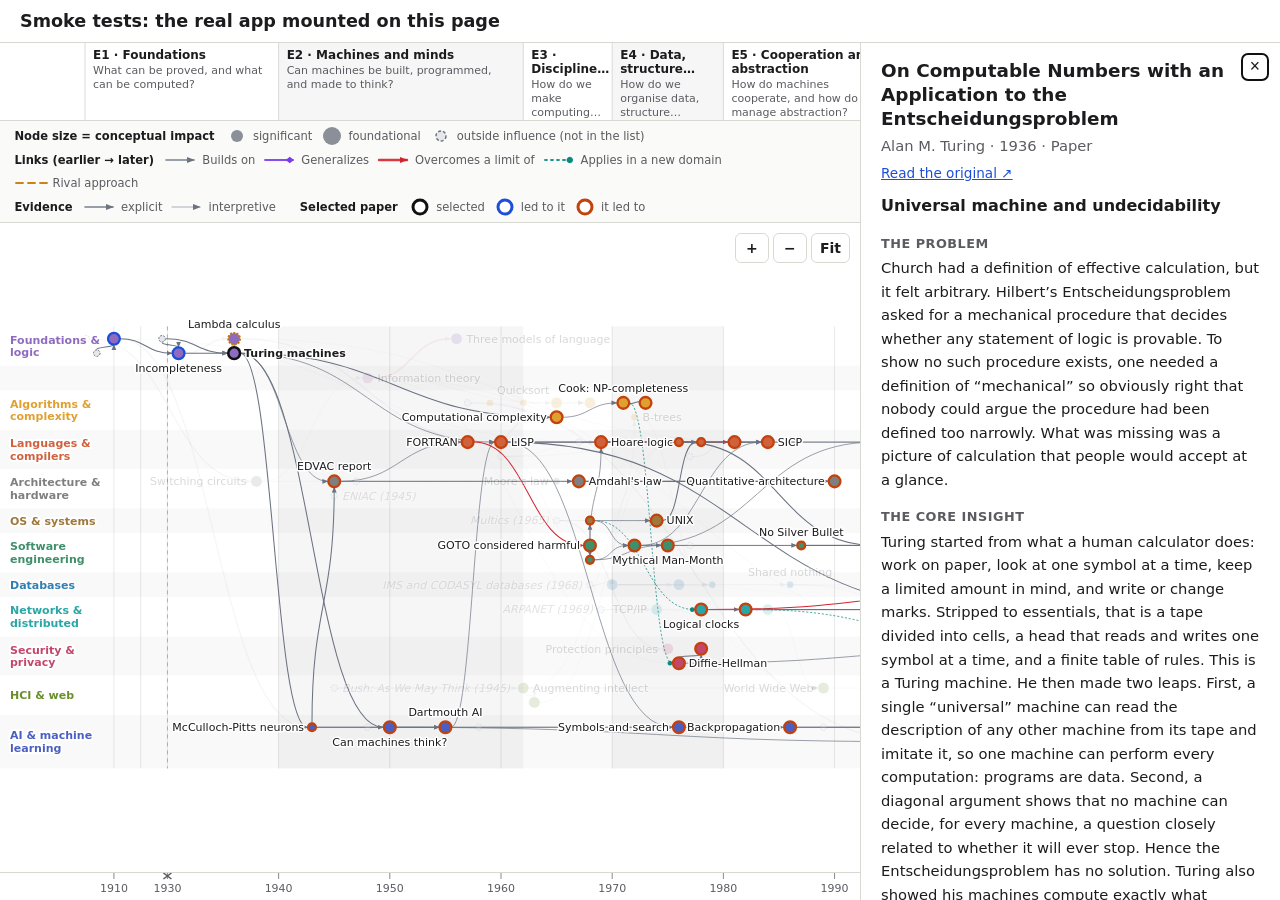
==== commit ba72ed3c: "Add the slider widget type with its four papers Build the slider widget type and configure it for Sh" ====
--- a/tests/smoke.html
+++ b/tests/smoke.html
@@ -577,7 +577,7 @@
 await check('widget: a missing config, an unknown type and a not-yet-built type all show a message, never throw', async () => {
   const before = widgetStats();
   for (const spec of [{ type: 'stepper', config: 'widgets/does-not-exist.json' }, { type: 'carousel', config: 'widgets/turing.json' },
-                      { type: 'slider', config: 'widgets/turing.json' }, { type: 'stepper' }, null]) {
+                      { type: 'training', config: 'widgets/turing.json' }, { type: 'stepper' }, null]) {
     const host = d.createElement('div'); d.body.appendChild(host);
     const wdg = mountWidget(host, spec);
     await wdg.ready;
@@ -685,6 +685,103 @@
   }
 });
 
+/* ---------- slider widgets: Shannon (CS008), Amdahl (CS021), Brooks (CS034), differential privacy (CS065) ---------- */
+const sliderEl = (id) => [...panelEl.querySelectorAll('.sl-range')].find((i) => i.id.endsWith(`-${id}`));
+const setSlider = (id, value) => {
+  const i = sliderEl(id);
+  i.value = String(value); // the slider's own value: an index for a list of values
+  i.dispatchEvent(new Event('input', { bubbles: true }));
+};
+const readout = (label) => [...panelEl.querySelectorAll('.sl-readouts dt')].find((t) => t.textContent === label)?.nextElementSibling.firstChild.textContent;
+const sliderOut = (id) => sliderEl(id).parentElement.querySelector('.sl-value').textContent;
+const status = () => wq('.widget-status').textContent;
+
+await check('widget CS021: Amdahl: labelled sliders, a chart, readouts; moving a slider updates them, and Reset restores them', async () => {
+  await selectWidgetPaper('CS021');
+  assert(wq('.widget.slider-widget') && wq('.sl-chart') && panelEl.querySelectorAll('.sl-range').length === 2 && wq('.widget-caption').textContent.length > 60);
+  for (const i of panelEl.querySelectorAll('.sl-range')) assert(i.labels?.length === 1 && i.labels[0].textContent.length > 3 && i.getAttribute('aria-valuetext'), 'every slider has a label and a spoken value');
+  assert(readout('Speedup now') === '8.77×' && readout('Ceiling') === '10×' && sliderOut('parallel') === '90%' && sliderOut('processors') === '64', `${readout('Speedup now')}`);
+  assert(wq('.sl-chart').getAttribute('role') === 'img' && /8\.77 times on 64 processors/.test(wq('.sl-chart').getAttribute('aria-label')));
+  setSlider('parallel', 50);
+  assert(readout('Ceiling') === '2.0×' && readout('Speedup now') === '1.97×' && sliderOut('parallel') === '50%' && /no number of processors can give more than 2\.0× speedup/.test(status()), status());
+  setSlider('processors', 10); // the list of values is 1, 2, 4, ..., 4096, so index 10 is 1024
+  assert(sliderOut('processors') === '1024' && readout('Speedup now') === '2.00×', readout('Speedup now'));
+  setSlider('parallel', 100);
+  assert(readout('Ceiling') === 'none' && /keeps growing/.test(status()), 'no ceiling when everything is parallel');
+  click(wbtn(/Reset/));
+  assert(sliderOut('parallel') === '90%' && sliderOut('processors') === '64' && readout('Speedup now') === '8.77×', 'reset restores the starting values');
+});
+
+await check('widget CS008: Shannon: entropy and Huffman codes follow the weights; zero weight everywhere is explained; noise sets the capacity', async () => {
+  await selectWidgetPaper('CS008');
+  const codes = () => [...panelEl.querySelectorAll('.sl-code')].map((t) => t.textContent).join(' ');
+  assert(readout('Entropy') === '1.75 bits per symbol' && readout('Fixed-length code') === '2 bits per symbol' && readout('Huffman code (average)') === '1.75 bits per symbol', readout('Entropy'));
+  assert(codes() === '0 10 110 111' && readout('Channel capacity') === '0.50 bits per use', codes());
+  for (const id of ['w0', 'w1', 'w2', 'w3']) setSlider(id, 3);
+  assert(readout('Entropy') === '2.00 bits per symbol' && readout('Huffman code (average)') === '2.00 bits per symbol' && !/Huffman's code gets/.test(status()), 'equal weights: no saving is possible');
+  setSlider('w1', 0); setSlider('w2', 0); setSlider('w3', 0);
+  assert(readout('Entropy') === '0.00 bits per symbol' && /nothing needs to be sent/.test(status()), status());
+  setSlider('w0', 0);
+  assert(readout('Entropy') === '—' && /at least one symbol some weight/.test(status()) && panelEl.querySelectorAll('.sl-bar').length === 4, 'nothing to show, and it says why');
+  setSlider('noise', 50);
+  assert(readout('Channel capacity') === '0.00 bits per use' && sliderOut('noise') === '50%', 'a channel that flips half the bits carries nothing');
+  setSlider('noise', 0);
+  assert(readout('Channel capacity') === '1.00 bits per use');
+});
+
+await check('widget CS034: Brooks: the paths drawn match n(n-1)/2, and passing the best team size is called out', async () => {
+  await selectWidgetPaper('CS034');
+  assert(readout('Communication paths') === '28' && panelEl.querySelectorAll('.bk-path').length === 28 && panelEl.querySelectorAll('.bk-person').length === 8);
+  assert(readout('Best team size') === '22 people' && /More people still help/.test(status()), status());
+  setSlider('team', 40);
+  assert(readout('Communication paths') === '780' && panelEl.querySelectorAll('.bk-path').length === 780 && readout('Time to finish') === '5.1 months', readout('Time to finish'));
+  assert(/makes the project later/.test(status()) && wq('.sl-dot.past'), 'past the best size is called out, in words and in colour');
+  setSlider('team', 22);
+  assert(/best team size/.test(status()) && !wq('.sl-dot.past'));
+  setSlider('cost', 0);
+  assert(readout('Best team size') === '40 people', 'with free communication more people always help');
+  click(wbtn(/Reset/));
+  assert(readout('Communication paths') === '28' && sliderOut('cost') === '0.2');
+});
+
+await check('widget CS065: differential privacy: the guarantee readout follows epsilon; released counts appear, repeat deterministically and are cleared when epsilon moves', async () => {
+  await selectWidgetPaper('CS065');
+  const dots = () => panelEl.querySelectorAll('.dp-draw').length;
+  assert(readout('Typical error') === '±1.0' && readout('Privacy guarantee') === '×2.72 at most' && dots() === 0 && /Release a noisy count/.test(status()));
+  const release = () => click([...panelEl.querySelectorAll('.widget-controls button')].find((b) => /Release a noisy count/.test(b.textContent)));
+  release(); release(); release();
+  assert(dots() === 3 && /Last released answer: \d+\.\d \(the true count is 40\)/.test(status()), status());
+  const first = status();
+  setSlider('epsilon', 5); // the list is 0.05, 0.1, 0.2, 0.5, 1, 2, 5, 10: index 5 is 2
+  assert(sliderOut('epsilon') === '2' && dots() === 0 && readout('Privacy guarantee') === '×7.39 at most', 'a new epsilon starts a new set of released counts');
+  setSlider('epsilon', 7);
+  assert(readout('Privacy guarantee') === '×22,026 at most' && readout('Typical error') === '±0.10', readout('Privacy guarantee'));
+  setSlider('epsilon', 0);
+  assert(readout('Typical error') === '±20.0' && readout('Privacy guarantee') === '×1.05 at most' && /^\d+%$/.test(readout('Answer within ±5')), 'tiny epsilon: very noisy, almost no distinguishing power');
+  click(wbtn(/Reset/));
+  assert(sliderOut('epsilon') === '1' && dots() === 0);
+  release(); release(); release();
+  assert(status() === first, 'after Reset the same clicks give the same released counts');
+});
+
+await check('widgets: a slider config\u2019s text is shown as text; bad configs are rejected clearly; destroy leaves nothing behind', async () => {
+  const cfg = await fetch('../widgets/amdahl.json').then((r) => r.json());
+  const evil = '<img src=x onerror="window.__pwnedS=1"><script>window.__pwnedS=2<\/script>';
+  const host = d.createElement('div'); d.body.appendChild(host);
+  const before = widgetStats();
+  const { mount: mountSlider } = await import('../js/widgets/slider.js');
+  const h = mountSlider(host, { ...cfg, title: evil, caption: evil, sliders: cfg.sliders.map((s) => ({ ...s, label: evil })) });
+  await sleep(100);
+  assert(!host.querySelector('img') && !host.querySelector('script') && !w.__pwnedS && host.textContent.includes('<img src=x'), 'markup stayed text');
+  assert(widgetStats().timers === before.timers, 'a slider widget starts no timers');
+  h.destroy();
+  assert(host.textContent === '', 'destroy removes the widget DOM'); host.remove();
+  let m1 = '', m2 = '';
+  try { mountSlider(d.createElement('div'), { model: 'nope', sliders: [{}] }); } catch (e) { m1 = e.message; }
+  try { mountSlider(d.createElement('div'), { model: 'amdahl', sliders: [] }); } catch (e) { m2 = e.message; }
+  assert(/unknown slider model/.test(m1) && /at least one slider/.test(m2), `${m1} / ${m2}`);
+});
+
 await check('widget layout: the picture, status and controls stay together; the reference table comes after the caption', async () => {
   const after = (a, b) => !!(a.compareDocumentPosition(b) & Node.DOCUMENT_POSITION_FOLLOWING); // b follows a
   for (const [id, picture, table] of [['CS004', '.tm-tape', '.tm-rules'], ['CS003', '.lc-term', '.lc-defs']]) {
@@ -706,9 +803,9 @@
   }
 });
 
-await check('widgets: moving between all four widget papers, and closing, leaves no widget or timer behind', async () => {
+await check('widgets: moving between all eight widget papers, and closing, leaves no widget or timer behind', async () => {
   for (let round = 0; round < 3; round++) {
-    for (const id of ['CS003', 'CS013', 'CS016', 'CS004']) { await selectWidgetPaper(id); click(wbtn(/Play/)); await sleep(20); }
+    for (const id of ['CS008', 'CS003', 'CS021', 'CS013', 'CS034', 'CS016', 'CS065', 'CS004']) { await selectWidgetPaper(id); const play = wbtn(/Play/); if (play) click(play); await sleep(20); }
   }
   assert(widgetStats().mounted === stats0.mounted + 1 && widgetStats().timers >= 1, 'only the current widget is alive');
   esc(); await sleep(50);
--- a/css/styles.css
+++ b/css/styles.css
@@ -358,6 +358,44 @@
 .tm-rules tr.active td { background: var(--hover-link); color: var(--text); font-weight: 700; }
 .lc-defs td:nth-child(2) { font-family: var(--font); }
 
+/* Slider widgets (Shannon, Amdahl, Brooks, differential privacy) */
+.sl-controls { display: grid; gap: 0.35rem; margin-bottom: 0.4rem; }
+.sl-row { display: grid; grid-template-columns: 8.6rem 1fr 6.2rem; align-items: center; gap: 0.5rem; font-size: 0.8rem; }
+.sl-row label { color: var(--text-soft); }
+.sl-range { width: 100%; accent-color: var(--anc); }
+.sl-range:focus-visible { outline: 2px solid var(--anc); outline-offset: 2px; }
+.sl-value { text-align: right; font: 600 0.8rem ui-monospace, Consolas, "Courier New", monospace; color: var(--text); }
+.sl-chart { display: block; width: 100%; height: auto; }
+.sl-plot { fill: var(--surface); stroke: var(--border); stroke-width: 1; }
+.sl-axisline { stroke: var(--tick); stroke-width: 1.2; }
+.sl-curve { stroke: var(--anc); stroke-width: 2.6; stroke-linejoin: round; }
+.sl-ideal { stroke: var(--muted); stroke-width: 1.4; stroke-dasharray: 5 4; }
+.sl-limit { stroke: var(--desc); stroke-width: 1.6; stroke-dasharray: 2 3; }
+.sl-dot { fill: var(--anc); stroke: var(--bg); stroke-width: 1.5; }
+.sl-dot.past { fill: var(--desc); }
+.sl-best { fill: none; stroke: var(--text); stroke-width: 2; }
+.sl-bar { fill: var(--anc); }
+.sl-val { font: 700 11px var(--font); fill: var(--text); }
+.sl-sym { font: 700 13px var(--font); fill: var(--text); }
+.sl-code { font: 600 11px ui-monospace, Consolas, "Courier New", monospace; fill: var(--text-soft); }
+.sl-tick { font: 10.5px var(--font); fill: var(--muted); }
+.sl-axis { font: 600 10.5px var(--font); fill: var(--text-soft); }
+.sl-key { font: 600 10.5px var(--font); fill: var(--muted); }
+.sl-key.with, .dp-with { fill: none; stroke: var(--desc); }
+.sl-key.with { stroke: none; fill: var(--desc); }
+.sl-key.without { fill: var(--anc); }
+.sl-readouts { display: grid; grid-template-columns: max-content 1fr; gap: 0.2rem 0.8rem; margin: 0.4rem 0 0; font-size: 0.82rem; }
+.sl-readouts dt { color: var(--muted); }
+.sl-readouts dd { margin: 0; font-weight: 700; color: var(--text); }
+.sl-hint { display: block; font-weight: 400; font-size: 0.72rem; color: var(--muted); }
+.bk-path { stroke: var(--tick); stroke-width: 0.5; opacity: 0.55; }
+.bk-person { fill: var(--anc); }
+.dp-without { stroke: var(--anc); stroke-width: 2.4; }
+.dp-with { stroke-width: 2.4; stroke-dasharray: 5 3; }
+.dp-truth { stroke: var(--tick); stroke-width: 1; stroke-dasharray: 2 3; }
+.dp-draw { fill: var(--muted); }
+.dp-draw.last { fill: var(--text); stroke: var(--bg); stroke-width: 1.2; }
+
 /* Lambda calculus model */
 .lc-term {
   margin: 0.3rem 0; padding: 0.6rem 0.7rem; min-height: 3.2em; overflow-wrap: anywhere;
